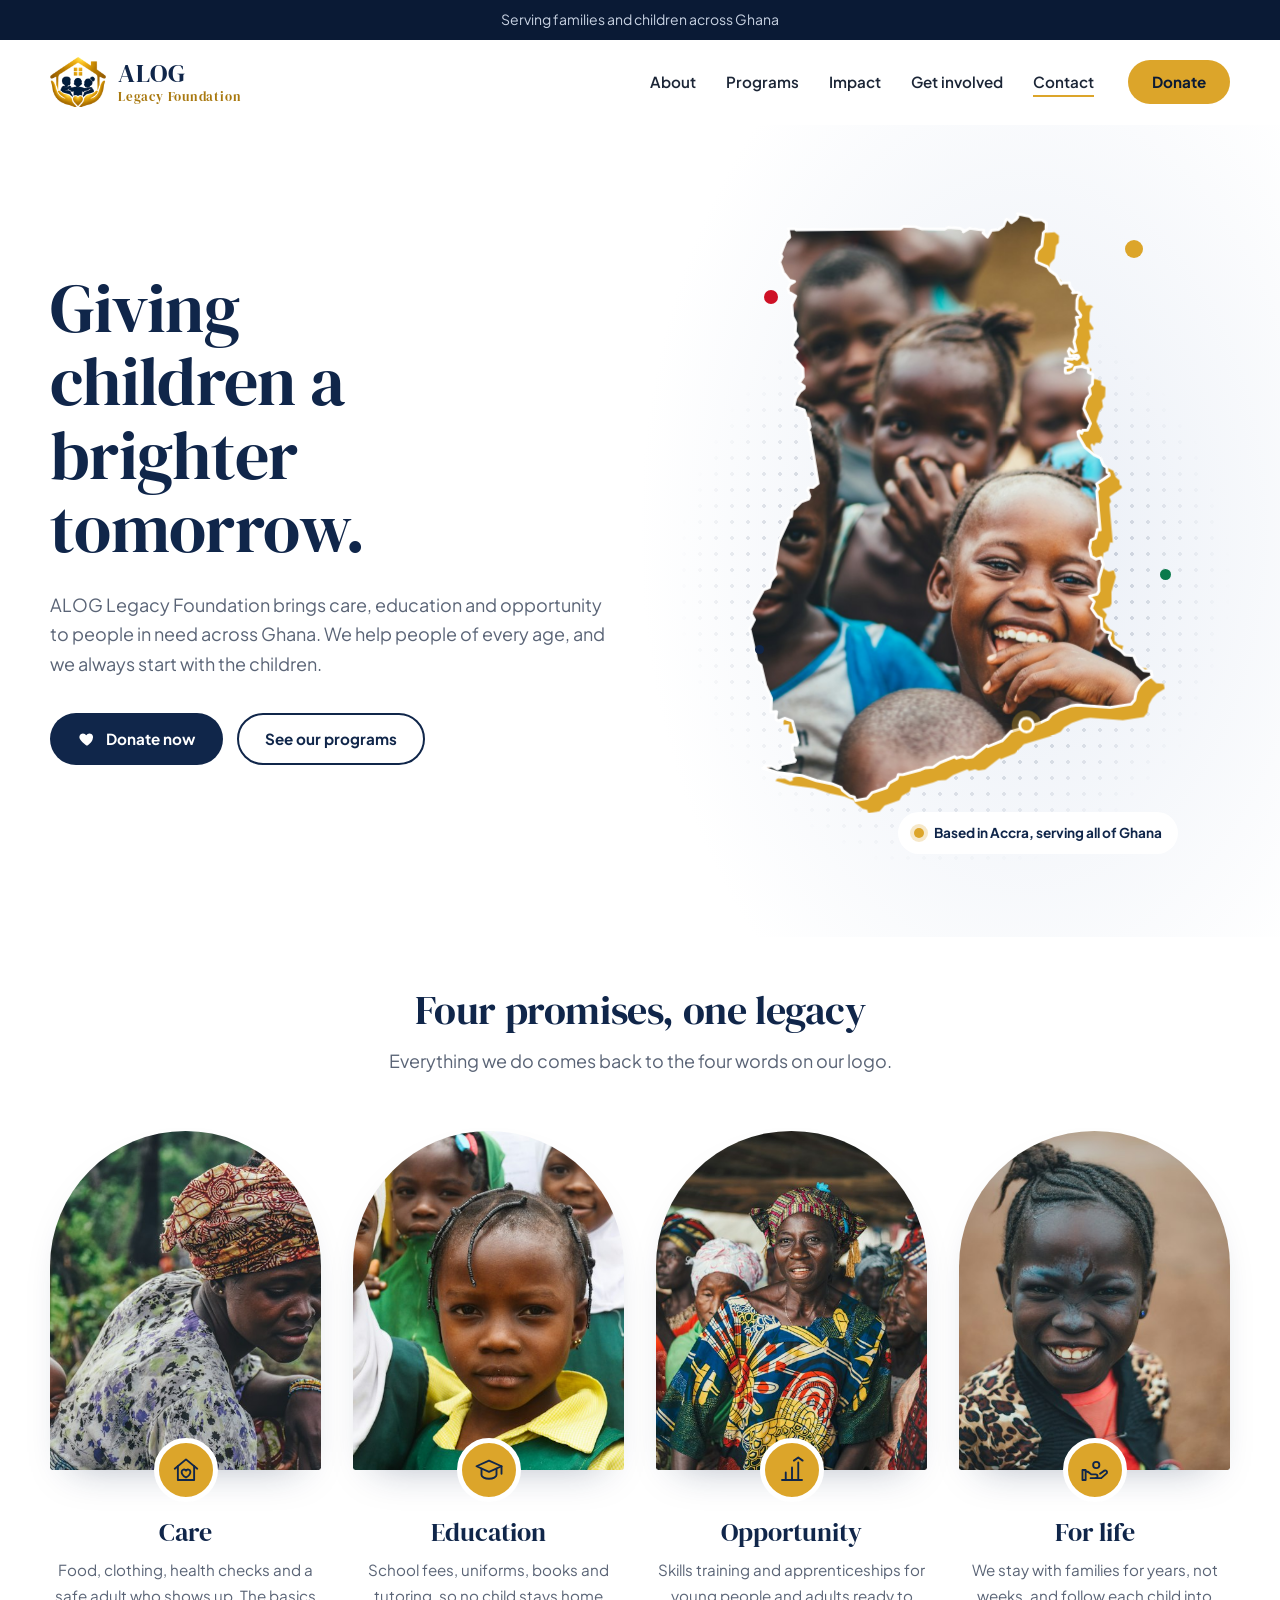
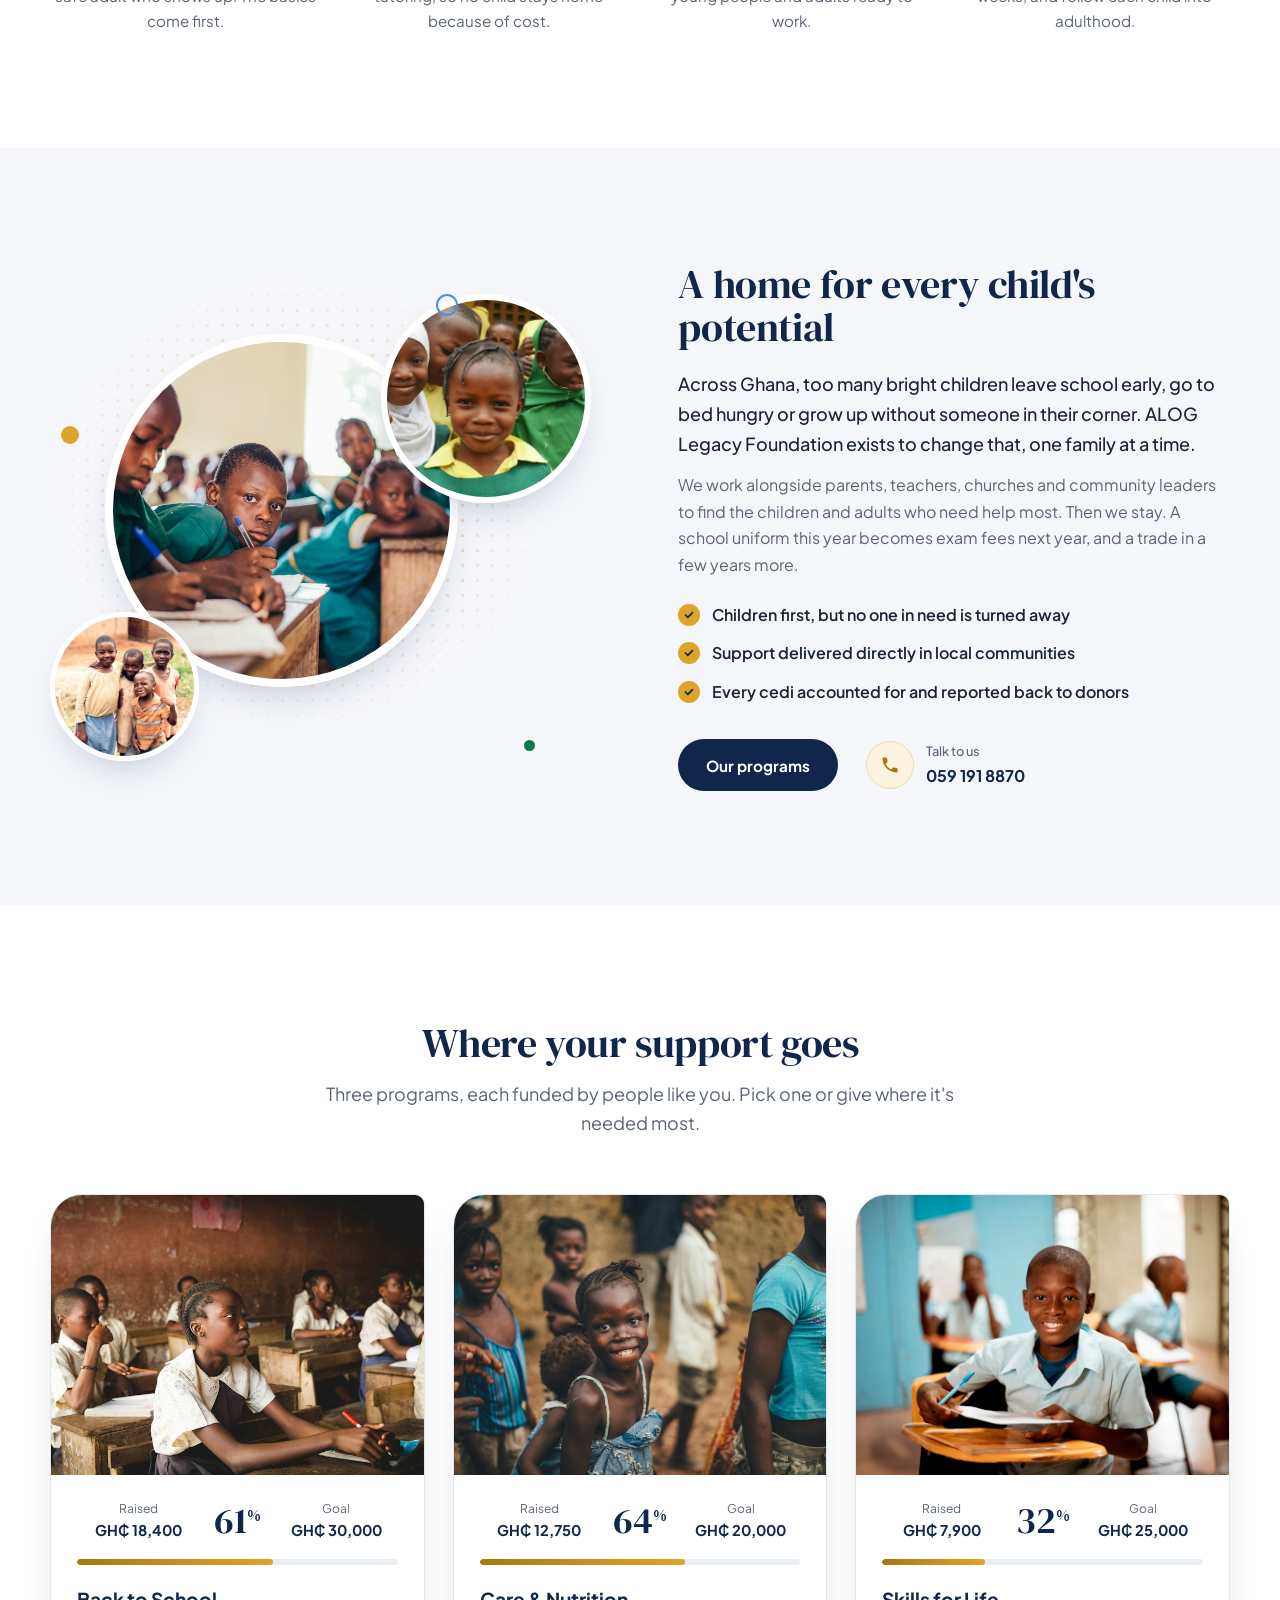
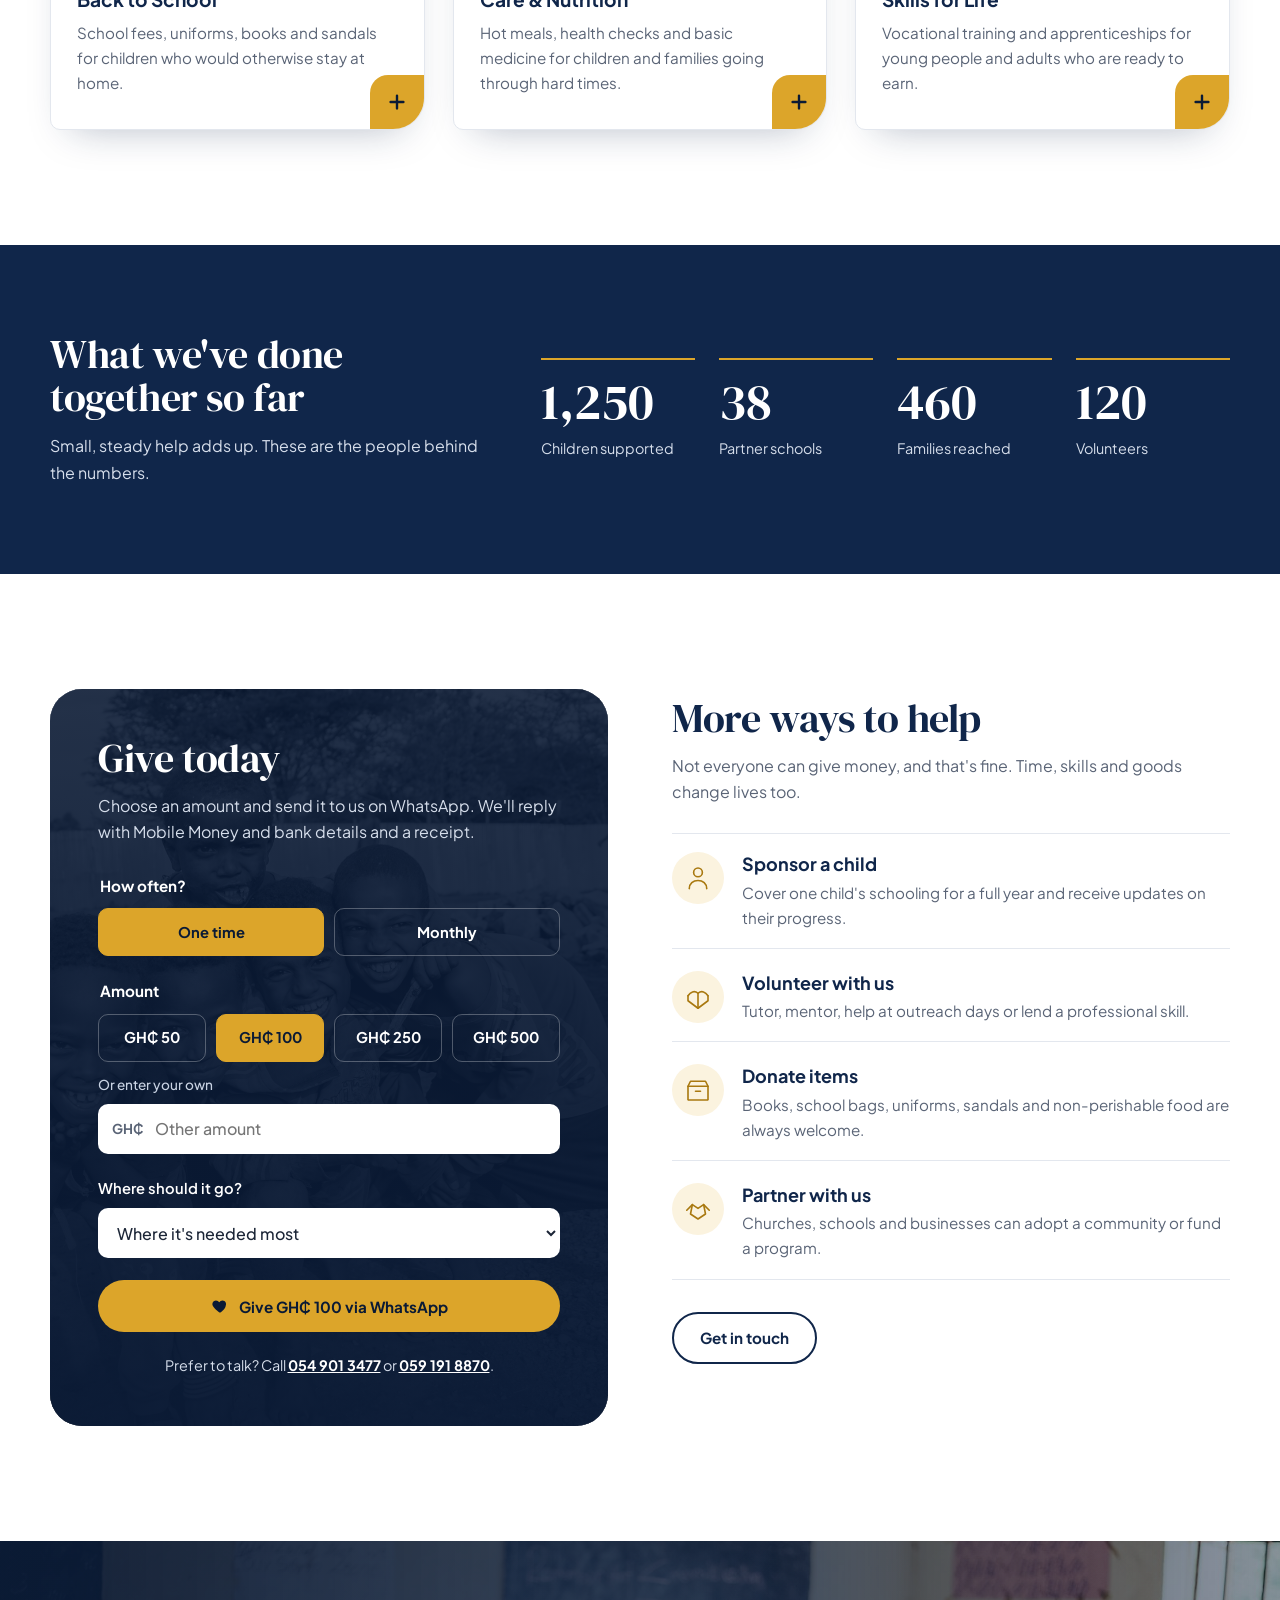
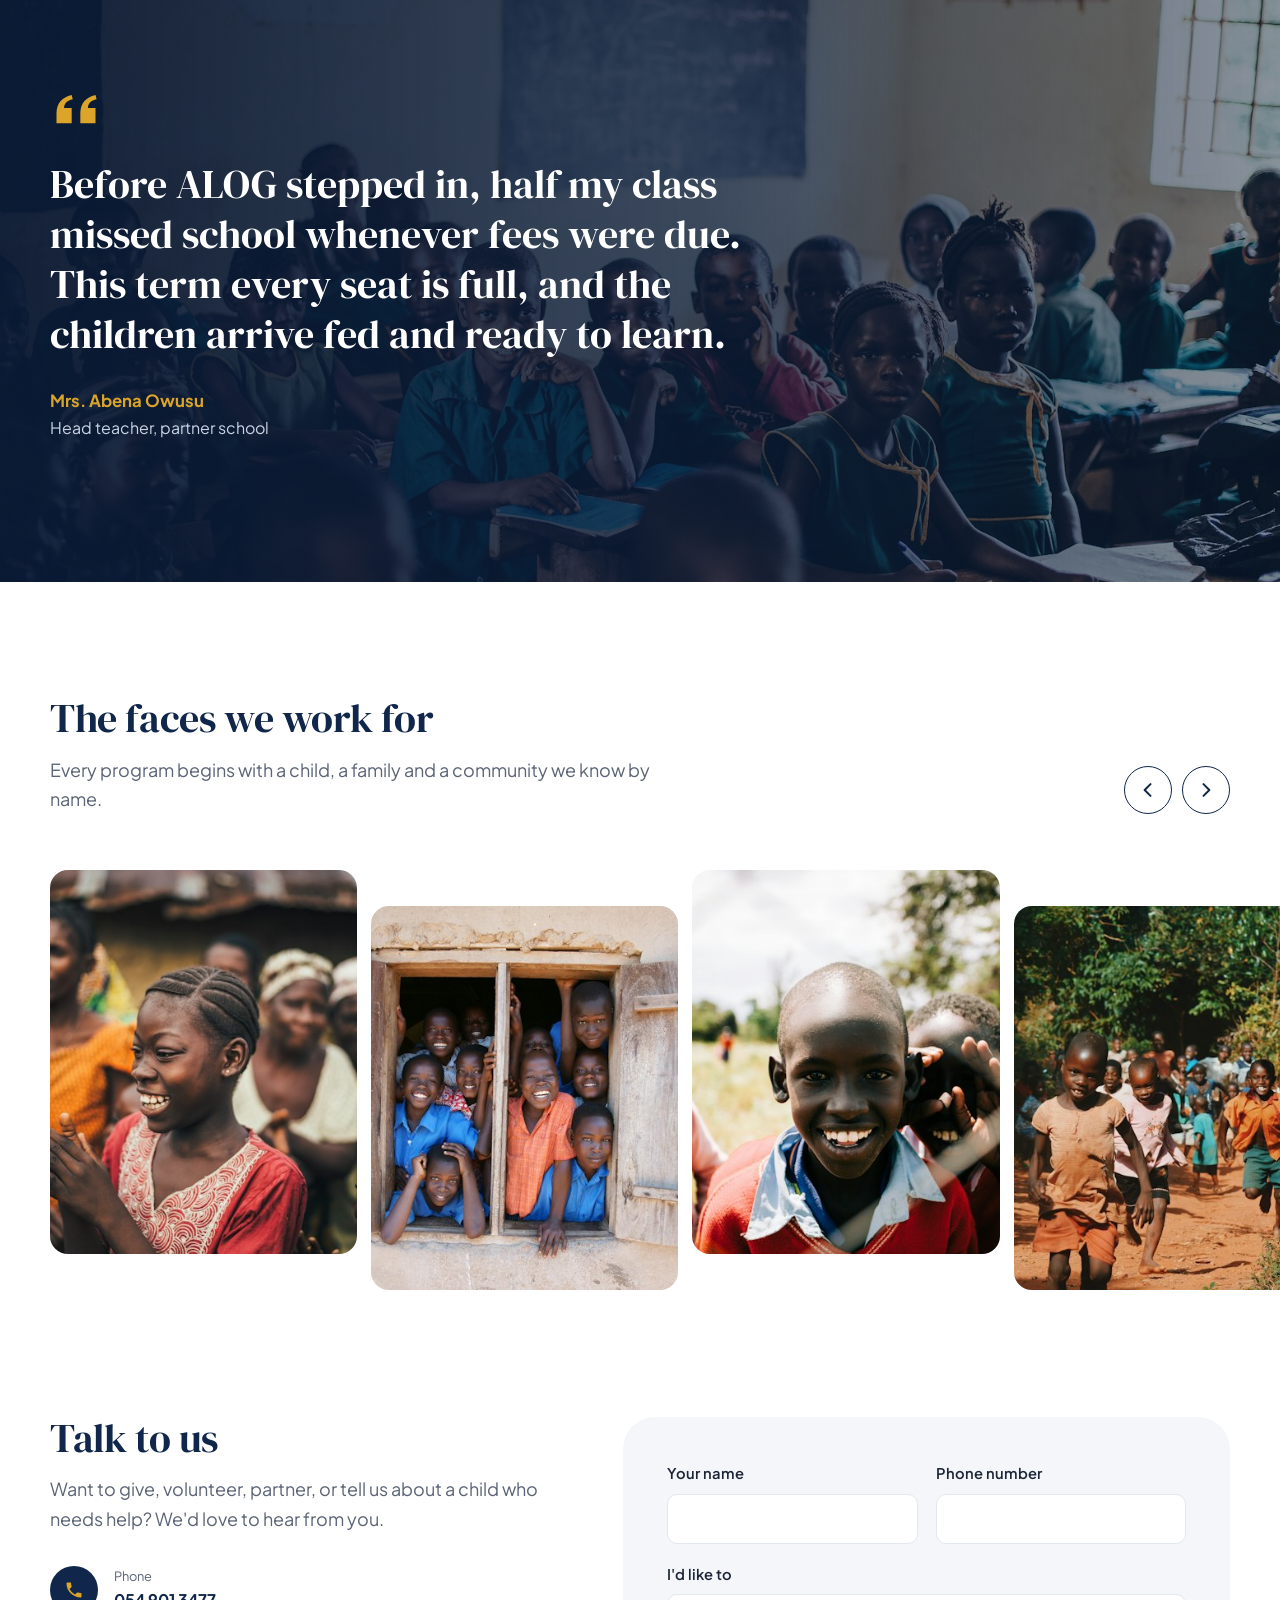
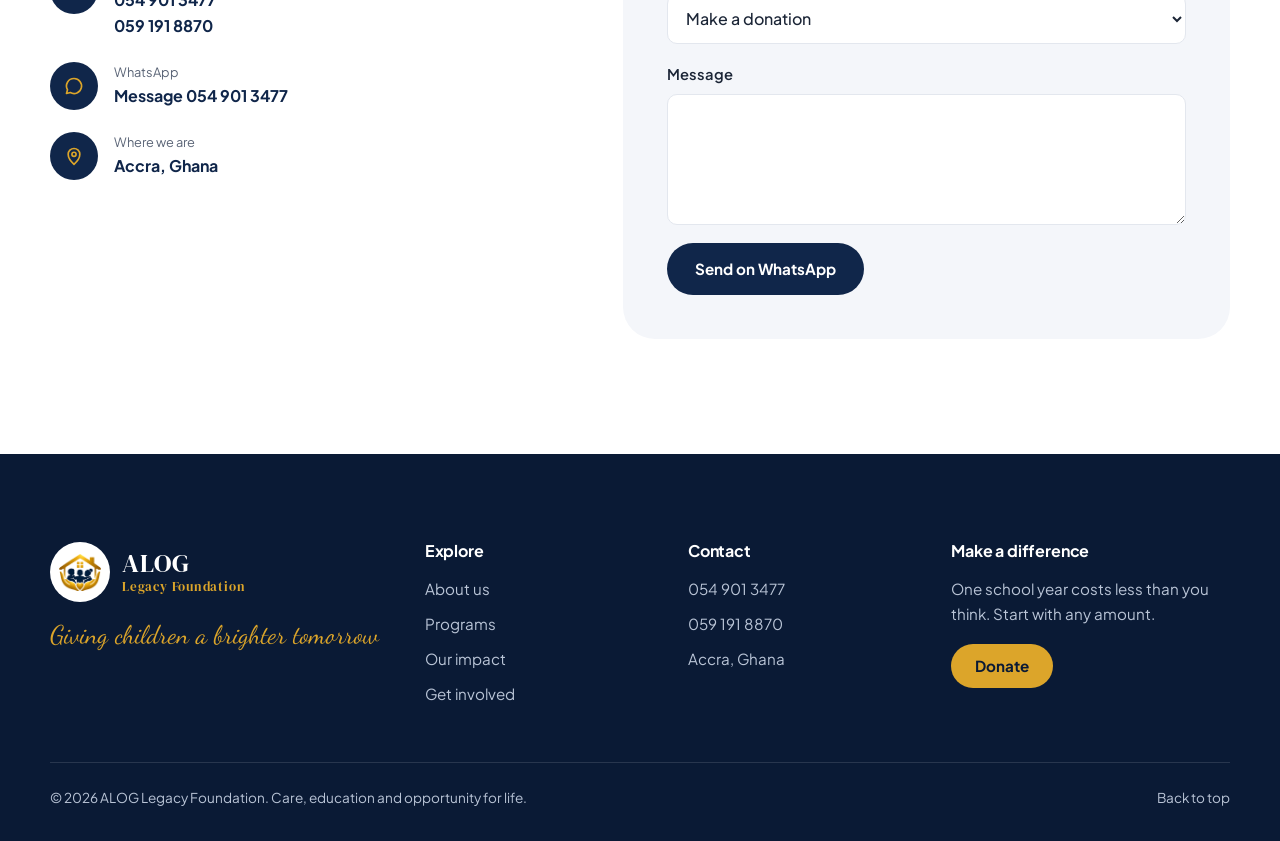
==== option-a/index.html @ af52b477 "Add ALOG Legacy Foundation website options A and B Co-Authored-By: Claude Opus 5.5 <noreply@anthropi" ====
<!doctype html>
<html lang="en">
<head>
  <meta charset="utf-8">
  <meta name="viewport" content="width=device-width, initial-scale=1">
  <title>ALOG Legacy Foundation | Giving children a brighter tomorrow</title>
  <meta name="description" content="ALOG Legacy Foundation provides care, education and opportunity to people in need across Ghana, with a special focus on children.">
  <meta name="theme-color" content="#10264a">
  <meta property="og:title" content="ALOG Legacy Foundation">
  <meta property="og:description" content="Care, education and opportunity for life. Giving children in Ghana a brighter tomorrow.">
  <meta property="og:image" content="assets/img/logo-full.png">
  <link rel="icon" type="image/png" href="assets/img/favicon.png">
  <link rel="apple-touch-icon" href="assets/img/apple-touch-icon.png">
  <link rel="preconnect" href="https://fonts.googleapis.com">
  <link rel="preconnect" href="https://fonts.gstatic.com" crossorigin>
  <link href="https://fonts.googleapis.com/css2?family=DM+Serif+Display&family=Dancing+Script:wght@600&family=Plus+Jakarta+Sans:wght@400;500;600;700&display=swap" rel="stylesheet">
  <link rel="stylesheet" href="assets/css/style.css">
</head>
<body>
  <a class="skip-link" href="#main">Skip to content</a>

  <!-- Top bar -->
  <div class="topbar">
    <div class="container topbar__inner">
      <p class="topbar__item topbar__item--wide">Serving families and children across Ghana</p>
    </div>
  </div>

  <!-- Header -->
  <header class="site-header" id="top">
    <div class="container site-header__inner">
      <a class="brand" href="#top" aria-label="ALOG Legacy Foundation, back to top">
        <img src="assets/img/logo-emblem.png" alt="" width="56" height="49">
        <span class="brand__text">
          <span class="brand__name">ALOG</span>
          <span class="brand__sub">Legacy Foundation</span>
        </span>
      </a>

      <button class="nav-toggle" type="button" aria-expanded="false" aria-controls="site-nav">
        <span class="nav-toggle__bar"></span>
        <span class="visually-hidden">Menu</span>
      </button>

      <nav class="site-nav" id="site-nav" aria-label="Main">
        <ul>
          <li><a href="#about">About</a></li>
          <li><a href="#programs">Programs</a></li>
          <li><a href="#impact">Impact</a></li>
          <li><a href="#get-involved">Get involved</a></li>
          <li><a href="#contact">Contact</a></li>
        </ul>
        <a class="btn btn--gold btn--sm" href="#donate">Donate</a>
      </nav>
    </div>
  </header>

  <main id="main">

    <!-- Hero -->
    <section class="hero" aria-labelledby="hero-title">
      <div class="container hero__inner">
        <div class="hero__copy">
          <h1 class="hero__title" id="hero-title">Giving children a brighter tomorrow.</h1>
          <p class="hero__lead">ALOG Legacy Foundation brings care, education and opportunity to people in need across Ghana. We help people of every age, and we always start with the children.</p>
          <div class="hero__actions">
            <a class="btn btn--navy" href="#donate">
              <svg aria-hidden="true" viewBox="0 0 24 24"><path d="M12 21s-7.5-4.6-9.6-9.3C.9 8.3 3 4.5 6.6 4.5c2 0 3.5 1.1 4.4 2.6.9-1.5 2.4-2.6 4.4-2.6 3.6 0 5.7 3.8 4.2 7.2C19.5 16.4 12 21 12 21Z"/></svg>
              Donate now
            </a>
            <a class="btn btn--ghost" href="#programs">See our programs</a>
          </div>
        </div>

        <div class="hero__visual" aria-hidden="true">
          <div class="hero__dots"></div>
          <svg class="ghana" viewBox="-12 -12 450 640" focusable="false">
            <defs><clipPath id="ghana-clip"><path d="M286.3 2.6 L290.4 6.6 L298.7 6.0 L303.2 9.4 L303.0 16.7 L300.3 19.5 L298.7 32.7 L294.0 38.0 L292.6 45.6 L293.5 49.4 L304.4 54.2 L307.0 58.1 L313.3 62.7 L318.3 71.8 L319.9 70.3 L326.9 70.6 L327.4 74.4 L331.0 79.0 L330.2 80.8 L335.6 80.2 L338.3 82.1 L336.1 83.8 L334.7 88.0 L334.4 97.8 L338.5 103.7 L338.1 105.6 L334.0 105.9 L335.8 114.3 L333.3 117.6 L333.5 123.7 L331.5 130.9 L333.8 140.0 L331.1 141.4 L327.1 137.9 L325.8 140.6 L327.3 145.3 L334.0 144.6 L335.8 145.0 L336.6 146.9 L334.5 148.6 L331.5 147.5 L329.8 148.6 L323.0 148.2 L322.6 152.3 L329.6 154.6 L328.0 156.4 L322.8 157.7 L322.6 161.6 L323.1 162.8 L326.5 162.7 L331.4 160.6 L332.5 157.2 L339.7 156.0 L346.4 158.1 L346.3 162.0 L350.8 164.5 L350.4 174.2 L347.2 177.8 L348.3 184.5 L344.5 189.2 L341.5 199.4 L348.4 214.4 L345.4 221.2 L340.5 221.5 L339.4 224.5 L337.3 221.9 L335.5 223.0 L336.3 227.7 L342.7 238.7 L352.6 246.8 L358.7 249.7 L361.5 256.7 L365.0 259.6 L365.4 264.4 L367.2 265.2 L367.6 267.5 L354.7 276.3 L356.5 281.3 L354.8 283.7 L358.3 323.4 L355.6 322.9 L353.6 331.5 L348.8 334.0 L347.5 341.6 L349.4 350.3 L354.0 353.2 L359.3 351.6 L361.4 358.5 L356.9 373.9 L357.0 385.8 L355.2 389.0 L347.4 391.2 L352.2 396.7 L349.4 403.5 L355.0 411.6 L359.5 414.1 L360.1 423.8 L363.5 427.4 L368.9 428.7 L367.5 434.1 L370.6 440.9 L379.5 446.7 L383.7 451.2 L392.6 451.8 L396.5 461.3 L402.8 467.1 L410.4 467.9 L411.3 472.7 L403.3 477.7 L398.6 482.8 L395.2 489.0 L393.7 497.1 L390.0 501.6 L368.6 504.9 L335.4 502.5 L329.2 503.2 L316.2 507.8 L308.7 512.2 L304.9 516.8 L295.3 521.2 L267.3 529.4 L258.1 539.0 L243.5 544.9 L242.7 543.6 L227.7 555.4 L220.9 556.4 L217.4 555.1 L211.4 556.9 L209.5 555.2 L195.0 561.1 L187.6 566.0 L179.7 566.6 L174.6 568.7 L156.5 573.7 L152.0 573.4 L150.6 577.8 L142.7 582.2 L140.0 586.9 L124.9 592.2 L119.8 598.0 L108.4 600.0 L106.8 596.4 L102.4 595.4 L94.8 589.5 L93.4 586.7 L83.8 583.0 L68.1 579.7 L52.9 574.5 L27.5 571.2 L13.2 566.9 L15.1 564.9 L22.8 564.8 L28.2 567.7 L31.1 566.6 L30.8 564.1 L33.4 563.0 L45.9 560.4 L46.7 558.7 L44.7 556.7 L45.1 553.1 L43.1 548.8 L43.7 543.1 L48.1 543.4 L49.2 540.6 L43.4 518.7 L35.6 516.0 L29.3 518.7 L27.1 517.4 L26.6 515.0 L27.5 509.2 L21.5 509.7 L22.2 495.7 L16.2 482.4 L11.4 461.6 L7.3 457.4 L0.0 424.5 L4.8 415.2 L1.8 409.7 L1.9 406.4 L14.1 384.4 L20.0 382.1 L21.7 375.8 L26.8 368.6 L25.2 363.4 L29.7 334.8 L39.2 314.3 L39.1 312.1 L42.7 309.3 L43.6 300.6 L45.4 301.8 L52.9 294.4 L60.3 291.6 L61.3 288.8 L59.2 282.7 L60.3 279.9 L65.1 279.7 L69.9 275.8 L61.4 223.5 L59.7 221.6 L61.7 218.0 L59.5 209.1 L57.8 208.4 L55.6 200.6 L45.1 196.8 L46.9 188.6 L51.6 181.6 L55.6 178.3 L55.7 176.5 L50.6 172.9 L54.6 167.0 L54.3 157.9 L45.9 148.1 L46.3 143.6 L48.3 141.2 L43.2 134.7 L45.1 129.7 L48.9 125.1 L46.4 120.7 L47.0 111.7 L43.8 105.0 L42.9 92.8 L46.9 84.2 L39.7 80.0 L38.9 76.5 L40.7 72.4 L45.8 69.3 L40.5 68.0 L34.3 59.9 L30.5 49.4 L33.0 43.9 L31.5 41.2 L36.8 27.9 L40.8 24.0 L39.3 15.4 L47.3 15.5 L47.3 16.5 L153.8 15.5 L157.2 12.7 L168.9 13.1 L176.4 15.5 L199.3 15.7 L202.7 13.9 L215.4 14.9 L219.0 17.1 L218.4 18.4 L225.1 14.7 L239.4 16.8 L238.5 19.5 L243.0 23.8 L247.1 16.9 L254.2 16.2 L259.4 12.4 L262.3 5.7 L264.1 5.7 L267.6 9.1 L272.2 5.7 L274.1 3.2 L273.8 0.0 L286.3 2.6 Z"/></clipPath></defs>
            <path class="ghana__shadow" d="M286.3 2.6 L290.4 6.6 L298.7 6.0 L303.2 9.4 L303.0 16.7 L300.3 19.5 L298.7 32.7 L294.0 38.0 L292.6 45.6 L293.5 49.4 L304.4 54.2 L307.0 58.1 L313.3 62.7 L318.3 71.8 L319.9 70.3 L326.9 70.6 L327.4 74.4 L331.0 79.0 L330.2 80.8 L335.6 80.2 L338.3 82.1 L336.1 83.8 L334.7 88.0 L334.4 97.8 L338.5 103.7 L338.1 105.6 L334.0 105.9 L335.8 114.3 L333.3 117.6 L333.5 123.7 L331.5 130.9 L333.8 140.0 L331.1 141.4 L327.1 137.9 L325.8 140.6 L327.3 145.3 L334.0 144.6 L335.8 145.0 L336.6 146.9 L334.5 148.6 L331.5 147.5 L329.8 148.6 L323.0 148.2 L322.6 152.3 L329.6 154.6 L328.0 156.4 L322.8 157.7 L322.6 161.6 L323.1 162.8 L326.5 162.7 L331.4 160.6 L332.5 157.2 L339.7 156.0 L346.4 158.1 L346.3 162.0 L350.8 164.5 L350.4 174.2 L347.2 177.8 L348.3 184.5 L344.5 189.2 L341.5 199.4 L348.4 214.4 L345.4 221.2 L340.5 221.5 L339.4 224.5 L337.3 221.9 L335.5 223.0 L336.3 227.7 L342.7 238.7 L352.6 246.8 L358.7 249.7 L361.5 256.7 L365.0 259.6 L365.4 264.4 L367.2 265.2 L367.6 267.5 L354.7 276.3 L356.5 281.3 L354.8 283.7 L358.3 323.4 L355.6 322.9 L353.6 331.5 L348.8 334.0 L347.5 341.6 L349.4 350.3 L354.0 353.2 L359.3 351.6 L361.4 358.5 L356.9 373.9 L357.0 385.8 L355.2 389.0 L347.4 391.2 L352.2 396.7 L349.4 403.5 L355.0 411.6 L359.5 414.1 L360.1 423.8 L363.5 427.4 L368.9 428.7 L367.5 434.1 L370.6 440.9 L379.5 446.7 L383.7 451.2 L392.6 451.8 L396.5 461.3 L402.8 467.1 L410.4 467.9 L411.3 472.7 L403.3 477.7 L398.6 482.8 L395.2 489.0 L393.7 497.1 L390.0 501.6 L368.6 504.9 L335.4 502.5 L329.2 503.2 L316.2 507.8 L308.7 512.2 L304.9 516.8 L295.3 521.2 L267.3 529.4 L258.1 539.0 L243.5 544.9 L242.7 543.6 L227.7 555.4 L220.9 556.4 L217.4 555.1 L211.4 556.9 L209.5 555.2 L195.0 561.1 L187.6 566.0 L179.7 566.6 L174.6 568.7 L156.5 573.7 L152.0 573.4 L150.6 577.8 L142.7 582.2 L140.0 586.9 L124.9 592.2 L119.8 598.0 L108.4 600.0 L106.8 596.4 L102.4 595.4 L94.8 589.5 L93.4 586.7 L83.8 583.0 L68.1 579.7 L52.9 574.5 L27.5 571.2 L13.2 566.9 L15.1 564.9 L22.8 564.8 L28.2 567.7 L31.1 566.6 L30.8 564.1 L33.4 563.0 L45.9 560.4 L46.7 558.7 L44.7 556.7 L45.1 553.1 L43.1 548.8 L43.7 543.1 L48.1 543.4 L49.2 540.6 L43.4 518.7 L35.6 516.0 L29.3 518.7 L27.1 517.4 L26.6 515.0 L27.5 509.2 L21.5 509.7 L22.2 495.7 L16.2 482.4 L11.4 461.6 L7.3 457.4 L0.0 424.5 L4.8 415.2 L1.8 409.7 L1.9 406.4 L14.1 384.4 L20.0 382.1 L21.7 375.8 L26.8 368.6 L25.2 363.4 L29.7 334.8 L39.2 314.3 L39.1 312.1 L42.7 309.3 L43.6 300.6 L45.4 301.8 L52.9 294.4 L60.3 291.6 L61.3 288.8 L59.2 282.7 L60.3 279.9 L65.1 279.7 L69.9 275.8 L61.4 223.5 L59.7 221.6 L61.7 218.0 L59.5 209.1 L57.8 208.4 L55.6 200.6 L45.1 196.8 L46.9 188.6 L51.6 181.6 L55.6 178.3 L55.7 176.5 L50.6 172.9 L54.6 167.0 L54.3 157.9 L45.9 148.1 L46.3 143.6 L48.3 141.2 L43.2 134.7 L45.1 129.7 L48.9 125.1 L46.4 120.7 L47.0 111.7 L43.8 105.0 L42.9 92.8 L46.9 84.2 L39.7 80.0 L38.9 76.5 L40.7 72.4 L45.8 69.3 L40.5 68.0 L34.3 59.9 L30.5 49.4 L33.0 43.9 L31.5 41.2 L36.8 27.9 L40.8 24.0 L39.3 15.4 L47.3 15.5 L47.3 16.5 L153.8 15.5 L157.2 12.7 L168.9 13.1 L176.4 15.5 L199.3 15.7 L202.7 13.9 L215.4 14.9 L219.0 17.1 L218.4 18.4 L225.1 14.7 L239.4 16.8 L238.5 19.5 L243.0 23.8 L247.1 16.9 L254.2 16.2 L259.4 12.4 L262.3 5.7 L264.1 5.7 L267.6 9.1 L272.2 5.7 L274.1 3.2 L273.8 0.0 L286.3 2.6 Z" transform="translate(13 13)"/>
            <g class="ghana__photo">
              <rect width="412" height="600" class="ghana__fill" clip-path="url(#ghana-clip)"/>
              <image href="assets/img/hero-ghana.jpg" width="412" height="600" preserveAspectRatio="xMidYMid slice" clip-path="url(#ghana-clip)"/>
            </g>
            <path class="ghana__edge" d="M286.3 2.6 L290.4 6.6 L298.7 6.0 L303.2 9.4 L303.0 16.7 L300.3 19.5 L298.7 32.7 L294.0 38.0 L292.6 45.6 L293.5 49.4 L304.4 54.2 L307.0 58.1 L313.3 62.7 L318.3 71.8 L319.9 70.3 L326.9 70.6 L327.4 74.4 L331.0 79.0 L330.2 80.8 L335.6 80.2 L338.3 82.1 L336.1 83.8 L334.7 88.0 L334.4 97.8 L338.5 103.7 L338.1 105.6 L334.0 105.9 L335.8 114.3 L333.3 117.6 L333.5 123.7 L331.5 130.9 L333.8 140.0 L331.1 141.4 L327.1 137.9 L325.8 140.6 L327.3 145.3 L334.0 144.6 L335.8 145.0 L336.6 146.9 L334.5 148.6 L331.5 147.5 L329.8 148.6 L323.0 148.2 L322.6 152.3 L329.6 154.6 L328.0 156.4 L322.8 157.7 L322.6 161.6 L323.1 162.8 L326.5 162.7 L331.4 160.6 L332.5 157.2 L339.7 156.0 L346.4 158.1 L346.3 162.0 L350.8 164.5 L350.4 174.2 L347.2 177.8 L348.3 184.5 L344.5 189.2 L341.5 199.4 L348.4 214.4 L345.4 221.2 L340.5 221.5 L339.4 224.5 L337.3 221.9 L335.5 223.0 L336.3 227.7 L342.7 238.7 L352.6 246.8 L358.7 249.7 L361.5 256.7 L365.0 259.6 L365.4 264.4 L367.2 265.2 L367.6 267.5 L354.7 276.3 L356.5 281.3 L354.8 283.7 L358.3 323.4 L355.6 322.9 L353.6 331.5 L348.8 334.0 L347.5 341.6 L349.4 350.3 L354.0 353.2 L359.3 351.6 L361.4 358.5 L356.9 373.9 L357.0 385.8 L355.2 389.0 L347.4 391.2 L352.2 396.7 L349.4 403.5 L355.0 411.6 L359.5 414.1 L360.1 423.8 L363.5 427.4 L368.9 428.7 L367.5 434.1 L370.6 440.9 L379.5 446.7 L383.7 451.2 L392.6 451.8 L396.5 461.3 L402.8 467.1 L410.4 467.9 L411.3 472.7 L403.3 477.7 L398.6 482.8 L395.2 489.0 L393.7 497.1 L390.0 501.6 L368.6 504.9 L335.4 502.5 L329.2 503.2 L316.2 507.8 L308.7 512.2 L304.9 516.8 L295.3 521.2 L267.3 529.4 L258.1 539.0 L243.5 544.9 L242.7 543.6 L227.7 555.4 L220.9 556.4 L217.4 555.1 L211.4 556.9 L209.5 555.2 L195.0 561.1 L187.6 566.0 L179.7 566.6 L174.6 568.7 L156.5 573.7 L152.0 573.4 L150.6 577.8 L142.7 582.2 L140.0 586.9 L124.9 592.2 L119.8 598.0 L108.4 600.0 L106.8 596.4 L102.4 595.4 L94.8 589.5 L93.4 586.7 L83.8 583.0 L68.1 579.7 L52.9 574.5 L27.5 571.2 L13.2 566.9 L15.1 564.9 L22.8 564.8 L28.2 567.7 L31.1 566.6 L30.8 564.1 L33.4 563.0 L45.9 560.4 L46.7 558.7 L44.7 556.7 L45.1 553.1 L43.1 548.8 L43.7 543.1 L48.1 543.4 L49.2 540.6 L43.4 518.7 L35.6 516.0 L29.3 518.7 L27.1 517.4 L26.6 515.0 L27.5 509.2 L21.5 509.7 L22.2 495.7 L16.2 482.4 L11.4 461.6 L7.3 457.4 L0.0 424.5 L4.8 415.2 L1.8 409.7 L1.9 406.4 L14.1 384.4 L20.0 382.1 L21.7 375.8 L26.8 368.6 L25.2 363.4 L29.7 334.8 L39.2 314.3 L39.1 312.1 L42.7 309.3 L43.6 300.6 L45.4 301.8 L52.9 294.4 L60.3 291.6 L61.3 288.8 L59.2 282.7 L60.3 279.9 L65.1 279.7 L69.9 275.8 L61.4 223.5 L59.7 221.6 L61.7 218.0 L59.5 209.1 L57.8 208.4 L55.6 200.6 L45.1 196.8 L46.9 188.6 L51.6 181.6 L55.6 178.3 L55.7 176.5 L50.6 172.9 L54.6 167.0 L54.3 157.9 L45.9 148.1 L46.3 143.6 L48.3 141.2 L43.2 134.7 L45.1 129.7 L48.9 125.1 L46.4 120.7 L47.0 111.7 L43.8 105.0 L42.9 92.8 L46.9 84.2 L39.7 80.0 L38.9 76.5 L40.7 72.4 L45.8 69.3 L40.5 68.0 L34.3 59.9 L30.5 49.4 L33.0 43.9 L31.5 41.2 L36.8 27.9 L40.8 24.0 L39.3 15.4 L47.3 15.5 L47.3 16.5 L153.8 15.5 L157.2 12.7 L168.9 13.1 L176.4 15.5 L199.3 15.7 L202.7 13.9 L215.4 14.9 L219.0 17.1 L218.4 18.4 L225.1 14.7 L239.4 16.8 L238.5 19.5 L243.0 23.8 L247.1 16.9 L254.2 16.2 L259.4 12.4 L262.3 5.7 L264.1 5.7 L267.6 9.1 L272.2 5.7 L274.1 3.2 L273.8 0.0 L286.3 2.6 Z"/>
            <g class="ghana__pin" transform="translate(283 523)">
              <circle r="15" class="ghana__pin-halo"/>
              <circle r="7" class="ghana__pin-dot"/>
            </g>
          </svg>
          <p class="ghana__label"><span class="ghana__label-dot"></span>Based in Accra, serving all of Ghana</p>
          <span class="dot dot--red" style="--x: 6%; --y: 14%"></span>
          <span class="dot dot--gold" style="--x: 88%; --y: 6%"></span>
          <span class="dot dot--green" style="--x: 96%; --y: 58%"></span>
          <span class="dot dot--navy" style="--x: 4%; --y: 70%"></span>
        </div>
      </div>
    </section>

    <!-- Pillars -->
    <section class="section pillars" aria-labelledby="pillars-title">
      <div class="container">
        <header class="section-head section-head--center">
          <h2 id="pillars-title">Four promises, one legacy</h2>
          <p>Everything we do comes back to the four words on our logo.</p>
        </header>

        <ul class="promises">
          <li class="promise">
            <div class="promise__media"><img src="assets/img/promise-care.jpg" alt="A mother working in the fields with her baby on her back" loading="lazy" width="800" height="533"></div>
            <span class="promise__badge"><svg class="promise__icon" aria-hidden="true" viewBox="0 0 48 48"><path d="M6 22 24 7l18 15"/><path d="M11 18v22h26V18"/><path d="M24 36s-7-4.2-7-9a3.8 3.8 0 0 1 7-2 3.8 3.8 0 0 1 7 2c0 4.8-7 9-7 9Z"/></svg></span>
            <h3>Care</h3>
            <p>Food, clothing, health checks and a safe adult who shows up. The basics come first.</p>
          </li>
          <li class="promise">
            <div class="promise__media"><img src="assets/img/promise-education.jpg" alt="Schoolgirls in green and yellow uniforms smiling at the camera" loading="lazy" width="800" height="533"></div>
            <span class="promise__badge"><svg class="promise__icon" aria-hidden="true" viewBox="0 0 48 48"><path d="M4 18 24 9l20 9-20 9-20-9Z"/><path d="M12 22v10c0 3 5.4 6 12 6s12-3 12-6V22"/><path d="M44 18v12"/></svg></span>
            <h3>Education</h3>
            <p>School fees, uniforms, books and tutoring, so no child stays home because of cost.</p>
          </li>
          <li class="promise">
            <div class="promise__media"><img src="assets/img/promise-opportunity.jpg" alt="A group of women in colourful wax-print dresses talking together" loading="lazy" width="800" height="533"></div>
            <span class="promise__badge"><svg class="promise__icon" aria-hidden="true" viewBox="0 0 48 48"><path d="M8 40h32"/><path d="M14 40V28"/><path d="M24 40V20"/><path d="M34 40V12"/><path d="m27 9 7-5 7 5"/></svg></span>
            <h3>Opportunity</h3>
            <p>Skills training and apprenticeships for young people and adults ready to work.</p>
          </li>
          <li class="promise">
            <div class="promise__media"><img src="assets/img/promise-for-life.jpg" alt="A smiling young girl looking at the camera" loading="lazy" width="800" height="533"></div>
            <span class="promise__badge"><svg class="promise__icon" aria-hidden="true" viewBox="0 0 48 48"><path d="M9 26c4 0 7 3 9 5h7a3 3 0 0 1 0 6H17"/><path d="M4 24h5v16H4z"/><path d="M25 37h9l9-8a3 3 0 0 0-4-4l-7 5"/><path d="M31 16a5 5 0 1 1-10 0 5 5 0 0 1 10 0Z"/></svg></span>
            <h3>For life</h3>
            <p>We stay with families for years, not weeks, and follow each child into adulthood.</p>
          </li>
        </ul>
      </div>
    </section>

    <!-- About -->
    <section class="section about" id="about" aria-labelledby="about-title">
      <div class="container about__inner">
        <div class="about__collage" aria-hidden="true">
          <div class="about__dots"></div>
          <div class="circle circle--lg"><img src="assets/img/about-writing.jpg" alt="" width="900" height="600"></div>
          <div class="circle circle--md"><img src="assets/img/about-girls.jpg" alt="" width="600" height="397"></div>
          <div class="circle circle--sm"><img src="assets/img/about-friends.jpg" alt="" width="500" height="333"></div>
          <span class="dot dot--gold" style="--x: 2%; --y: 30%"></span>
          <span class="dot dot--green" style="--x: 86%; --y: 92%"></span>
          <span class="ring" style="--x: 70%; --y: 4%"></span>
        </div>

        <div class="about__copy">
          <h2 id="about-title">A home for every child's potential</h2>
          <p class="about__lead">Across Ghana, too many bright children leave school early, go to bed hungry or grow up without someone in their corner. ALOG Legacy Foundation exists to change that, one family at a time.</p>
          <p>We work alongside parents, teachers, churches and community leaders to find the children and adults who need help most. Then we stay. A school uniform this year becomes exam fees next year, and a trade in a few years more.</p>
          <ul class="checklist">
            <li>Children first, but no one in need is turned away</li>
            <li>Support delivered directly in local communities</li>
            <li>Every cedi accounted for and reported back to donors</li>
          </ul>
          <div class="about__actions">
            <a class="btn btn--navy" href="#programs">Our programs</a>
            <a class="call-link" href="tel:+233591918870">
              <span class="call-link__icon" aria-hidden="true"><svg viewBox="0 0 24 24"><path d="M6.6 10.8a15.1 15.1 0 0 0 6.6 6.6l2.2-2.2c.3-.3.7-.4 1-.2 1.1.4 2.3.6 3.6.6.6 0 1 .4 1 1V20c0 .6-.4 1-1 1A17 17 0 0 1 3 4c0-.6.4-1 1-1h3.5c.6 0 1 .4 1 1 0 1.3.2 2.5.6 3.6.1.3 0 .7-.2 1l-2.3 2.2Z"/></svg></span>
              <span><small>Talk to us</small>059 191 8870</span>
            </a>
          </div>
        </div>
      </div>
    </section>

    <!-- Programs -->
    <section class="section programs" id="programs" aria-labelledby="programs-title">
      <div class="container">
        <header class="section-head section-head--center">
          <h2 id="programs-title">Where your support goes</h2>
          <p>Three programs, each funded by people like you. Pick one or give where it's needed most.</p>
        </header>

        <!-- PLACEHOLDER figures: replace raised/goal amounts with the foundation's real numbers -->
        <div class="programs__grid">
          <article class="program">
            <div class="program__media"><img src="assets/img/program-education.jpg" alt="Pupils working at wooden desks in a classroom" loading="lazy" width="900" height="506"></div>
            <div class="program__body">
              <dl class="program__stats">
                <div><dt>Raised</dt><dd>GH₵ 18,400</dd></div>
                <div class="program__pct"><dt class="visually-hidden">Funded</dt><dd>61<span>%</span></dd></div>
                <div><dt>Goal</dt><dd>GH₵ 30,000</dd></div>
              </dl>
              <div class="progress" role="progressbar" aria-label="Back to School funding" aria-valuenow="61" aria-valuemin="0" aria-valuemax="100"><span style="--p: 61%"></span></div>
              <h3>Back to School</h3>
              <p>School fees, uniforms, books and sandals for children who would otherwise stay at home.</p>
              <a class="program__give" href="#donate" data-program="Back to School" aria-label="Support Back to School">
                <svg aria-hidden="true" viewBox="0 0 24 24"><path d="M12 5v14M5 12h14"/></svg>
              </a>
            </div>
          </article>

          <article class="program">
            <div class="program__media"><img src="assets/img/program-care.jpg" alt="Smiling children gathered together outdoors" loading="lazy" width="900" height="600"></div>
            <div class="program__body">
              <dl class="program__stats">
                <div><dt>Raised</dt><dd>GH₵ 12,750</dd></div>
                <div class="program__pct"><dt class="visually-hidden">Funded</dt><dd>64<span>%</span></dd></div>
                <div><dt>Goal</dt><dd>GH₵ 20,000</dd></div>
              </dl>
              <div class="progress" role="progressbar" aria-label="Care and Nutrition funding" aria-valuenow="64" aria-valuemin="0" aria-valuemax="100"><span style="--p: 64%"></span></div>
              <h3>Care &amp; Nutrition</h3>
              <p>Hot meals, health checks and basic medicine for children and families going through hard times.</p>
              <a class="program__give" href="#donate" data-program="Care & Nutrition" aria-label="Support Care and Nutrition">
                <svg aria-hidden="true" viewBox="0 0 24 24"><path d="M12 5v14M5 12h14"/></svg>
              </a>
            </div>
          </article>

          <article class="program">
            <div class="program__media"><img src="assets/img/program-opportunity.jpg" alt="A smiling student writing at his desk" loading="lazy" width="900" height="601"></div>
            <div class="program__body">
              <dl class="program__stats">
                <div><dt>Raised</dt><dd>GH₵ 7,900</dd></div>
                <div class="program__pct"><dt class="visually-hidden">Funded</dt><dd>32<span>%</span></dd></div>
                <div><dt>Goal</dt><dd>GH₵ 25,000</dd></div>
              </dl>
              <div class="progress" role="progressbar" aria-label="Skills for Life funding" aria-valuenow="32" aria-valuemin="0" aria-valuemax="100"><span style="--p: 32%"></span></div>
              <h3>Skills for Life</h3>
              <p>Vocational training and apprenticeships for young people and adults who are ready to earn.</p>
              <a class="program__give" href="#donate" data-program="Skills for Life" aria-label="Support Skills for Life">
                <svg aria-hidden="true" viewBox="0 0 24 24"><path d="M12 5v14M5 12h14"/></svg>
              </a>
            </div>
          </article>
        </div>
      </div>
    </section>

    <!-- Impact -->
    <!-- PLACEHOLDER numbers: replace with the foundation's real figures -->
    <section class="impact" id="impact" aria-labelledby="impact-title">
      <div class="container impact__inner">
        <div class="impact__intro">
          <h2 id="impact-title">What we've done together so far</h2>
          <p>Small, steady help adds up. These are the people behind the numbers.</p>
        </div>
        <dl class="impact__stats">
          <div><dt>Children supported</dt><dd>1,250</dd></div>
          <div><dt>Partner schools</dt><dd>38</dd></div>
          <div><dt>Families reached</dt><dd>460</dd></div>
          <div><dt>Volunteers</dt><dd>120</dd></div>
        </dl>
      </div>
    </section>

    <!-- Donate + Get involved -->
    <section class="section involve" id="get-involved" aria-labelledby="involve-title">
      <div class="container involve__inner">
        <div class="donate" id="donate">
          <h2 id="involve-title">Give today</h2>
          <p class="donate__lead">Choose an amount and send it to us on WhatsApp. We'll reply with Mobile Money and bank details and a receipt.</p>
          <!-- TODO: add MoMo and bank details here once confirmed by the foundation -->

          <form class="donate-form" id="donate-form" novalidate>
            <fieldset>
              <legend>How often?</legend>
              <div class="toggle">
                <label><input type="radio" name="frequency" value="one-time" checked><span>One time</span></label>
                <label><input type="radio" name="frequency" value="monthly"><span>Monthly</span></label>
              </div>
            </fieldset>

            <fieldset>
              <legend>Amount</legend>
              <div class="amounts">
                <label><input type="radio" name="amount" value="50"><span>GH₵ 50</span></label>
                <label><input type="radio" name="amount" value="100" checked><span>GH₵ 100</span></label>
                <label><input type="radio" name="amount" value="250"><span>GH₵ 250</span></label>
                <label><input type="radio" name="amount" value="500"><span>GH₵ 500</span></label>
              </div>
              <label class="field field--inline">
                <span>Or enter your own</span>
                <span class="field__money"><span aria-hidden="true">GH₵</span><input type="number" name="custom" min="1" inputmode="numeric" placeholder="Other amount"></span>
              </label>
            </fieldset>

            <label class="field">
              <span>Where should it go?</span>
              <select name="program" id="donate-program">
                <option>Where it's needed most</option>
                <option>Back to School</option>
                <option>Care &amp; Nutrition</option>
                <option>Skills for Life</option>
              </select>
            </label>

            <button class="btn btn--gold btn--block" type="submit">
              <svg aria-hidden="true" viewBox="0 0 24 24"><path d="M12 21s-7.5-4.6-9.6-9.3C.9 8.3 3 4.5 6.6 4.5c2 0 3.5 1.1 4.4 2.6.9-1.5 2.4-2.6 4.4-2.6 3.6 0 5.7 3.8 4.2 7.2C19.5 16.4 12 21 12 21Z"/></svg>
              <span id="donate-label">Give GH₵ 100 via WhatsApp</span>
            </button>
            <p class="form-note" id="donate-error" role="alert" hidden></p>
            <p class="donate__alt">Prefer to talk? Call <a href="tel:+233549013477">054 901 3477</a> or <a href="tel:+233591918870">059 191 8870</a>.</p>
          </form>
        </div>

        <div class="ways">
          <h2>More ways to help</h2>
          <p class="ways__lead">Not everyone can give money, and that's fine. Time, skills and goods change lives too.</p>
          <ul class="ways__list">
            <li>
              <svg aria-hidden="true" viewBox="0 0 48 48"><circle cx="24" cy="15" r="7"/><path d="M10 41c0-8 6.3-13 14-13s14 5 14 13"/></svg>
              <div><h3>Sponsor a child</h3><p>Cover one child's schooling for a full year and receive updates on their progress.</p></div>
            </li>
            <li>
              <svg aria-hidden="true" viewBox="0 0 48 48"><path d="M8 22c4-6 10-9 16-4 6-5 12-2 16 4"/><path d="M8 22v8l16 12 16-12v-8"/><path d="M24 18v24"/></svg>
              <div><h3>Volunteer with us</h3><p>Tutor, mentor, help at outreach days or lend a professional skill.</p></div>
            </li>
            <li>
              <svg aria-hidden="true" viewBox="0 0 48 48"><path d="M8 18h32v22H8z"/><path d="M8 18l4-8h24l4 8"/><path d="M20 26h8"/></svg>
              <div><h3>Donate items</h3><p>Books, school bags, uniforms, sandals and non-perishable food are always welcome.</p></div>
            </li>
            <li>
              <svg aria-hidden="true" viewBox="0 0 48 48"><path d="M6 26l9-9 9 6 9-6 9 9"/><path d="M15 17l-3 15 12 8 12-8-3-15"/></svg>
              <div><h3>Partner with us</h3><p>Churches, schools and businesses can adopt a community or fund a program.</p></div>
            </li>
          </ul>
          <a class="btn btn--ghost" href="#contact">Get in touch</a>
        </div>
      </div>
    </section>

    <!-- Quote -->
    <!-- PLACEHOLDER testimonial: replace with a real quote and name -->
    <section class="quote" aria-label="What our partners say">
      <div class="container quote__inner">
        <figure>
          <svg class="quote__mark" aria-hidden="true" viewBox="0 0 48 48"><path d="M20 12C11 14 6 20 6 29v9h14V24h-7c0-4 3-7 8-8l-1-4Zm22 0c-9 2-14 8-14 17v9h14V24h-7c0-4 3-7 8-8l-1-4Z"/></svg>
          <blockquote>
            <p>Before ALOG stepped in, half my class missed school whenever fees were due. This term every seat is full, and the children arrive fed and ready to learn.</p>
          </blockquote>
          <figcaption><strong>Mrs. Abena Owusu</strong> Head teacher, partner school</figcaption>
        </figure>
      </div>
    </section>

    <!-- Gallery -->
    <section class="section gallery" aria-labelledby="gallery-title">
      <div class="container gallery__head">
        <header class="section-head">
          <h2 id="gallery-title">The faces we work for</h2>
          <p>Every program begins with a child, a family and a community we know by name.</p>
        </header>
        <div class="gallery__nav">
          <button type="button" data-dir="-1" aria-label="Previous photos"><svg aria-hidden="true" viewBox="0 0 24 24"><path d="m15 5-7 7 7 7"/></svg></button>
          <button type="button" data-dir="1" aria-label="Next photos"><svg aria-hidden="true" viewBox="0 0 24 24"><path d="m9 5 7 7-7 7"/></svg></button>
        </div>
      </div>
      <div class="gallery__track" id="gallery-track" tabindex="0" aria-label="Photo gallery, scroll sideways">
        <img src="assets/img/gallery-I.jpg" alt="A smiling girl among women and children in her village" loading="lazy" width="700" height="466">
        <img src="assets/img/gallery-C.jpg" alt="Children leaning out of a classroom window" loading="lazy" width="700" height="466">
        <img src="assets/img/gallery-R.jpg" alt="Three schoolboys in red uniforms laughing" loading="lazy" width="700" height="466">
        <img src="assets/img/gallery-F.jpg" alt="Children running along a dirt path" loading="lazy" width="700" height="466">
        <img src="assets/img/gallery-X.jpg" alt="A boy giving a thumbs up on a staircase" loading="lazy" width="700" height="467">
        <img src="assets/img/gallery-P.jpg" alt="A crowd of happy children" loading="lazy" width="700" height="467">
        <img src="assets/img/gallery-S.jpg" alt="A boy in an orange shirt grinning" loading="lazy" width="700" height="466">
        <img src="assets/img/gallery-M.jpg" alt="A boy smiling with friends behind him" loading="lazy" width="700" height="466">
      </div>
    </section>

    <!-- Contact -->
    <section class="section contact" id="contact" aria-labelledby="contact-title">
      <div class="container contact__inner">
        <div class="contact__info">
          <h2 id="contact-title">Talk to us</h2>
          <p>Want to give, volunteer, partner, or tell us about a child who needs help? We'd love to hear from you.</p>
          <ul class="contact__list">
            <li>
              <span class="contact__icon" aria-hidden="true"><svg viewBox="0 0 24 24"><path d="M6.6 10.8a15.1 15.1 0 0 0 6.6 6.6l2.2-2.2c.3-.3.7-.4 1-.2 1.1.4 2.3.6 3.6.6.6 0 1 .4 1 1V20c0 .6-.4 1-1 1A17 17 0 0 1 3 4c0-.6.4-1 1-1h3.5c.6 0 1 .4 1 1 0 1.3.2 2.5.6 3.6.1.3 0 .7-.2 1l-2.3 2.2Z"/></svg></span>
              <div><small>Phone</small><a href="tel:+233549013477">054 901 3477</a><a href="tel:+233591918870">059 191 8870</a></div>
            </li>
            <li>
              <span class="contact__icon" aria-hidden="true"><svg viewBox="0 0 24 24"><path d="M12 3a9 9 0 0 0-7.8 13.5L3 21l4.6-1.2A9 9 0 1 0 12 3Z"/></svg></span>
              <div><small>WhatsApp</small><a href="https://wa.me/233549013477" target="_blank" rel="noopener">Message 054 901 3477</a></div>
            </li>
            <li>
              <!-- PLACEHOLDER: replace with the foundation's office address -->
              <span class="contact__icon" aria-hidden="true"><svg viewBox="0 0 24 24"><path d="M12 22s7-6.2 7-12a7 7 0 0 0-14 0c0 5.8 7 12 7 12Z"/><circle cx="12" cy="10" r="2.5"/></svg></span>
              <div><small>Where we are</small><span>Accra, Ghana</span></div>
            </li>
          </ul>
        </div>

        <form class="contact-form" id="contact-form" novalidate>
          <div class="field-row">
            <label class="field"><span>Your name</span><input type="text" name="name" autocomplete="name" required></label>
            <label class="field"><span>Phone number</span><input type="tel" name="phone" autocomplete="tel" inputmode="tel"></label>
          </div>
          <label class="field">
            <span>I'd like to</span>
            <select name="reason">
              <option>Make a donation</option>
              <option>Sponsor a child</option>
              <option>Volunteer</option>
              <option>Partner with the foundation</option>
              <option>Tell you about someone in need</option>
              <option>Something else</option>
            </select>
          </label>
          <label class="field"><span>Message</span><textarea name="message" rows="5" required></textarea></label>
          <button class="btn btn--navy" type="submit">Send on WhatsApp</button>
          <p class="form-note" id="contact-error" role="alert" hidden></p>
        </form>
      </div>
    </section>
  </main>

  <!-- Footer -->
  <footer class="site-footer">
    <div class="container site-footer__inner">
      <div class="site-footer__brand">
        <a class="footer-brand" href="#top" aria-label="ALOG Legacy Foundation, back to top">
          <span class="footer-brand__mark"><img src="assets/img/logo-emblem.png" alt="" width="44" height="39" loading="lazy"></span>
          <span class="brand__text"><span class="brand__name">ALOG</span><span class="brand__sub">Legacy Foundation</span></span>
        </a>
        <p class="site-footer__script">Giving children a brighter tomorrow</p>
      </div>
      <nav aria-label="Footer">
        <h2>Explore</h2>
        <ul>
          <li><a href="#about">About us</a></li>
          <li><a href="#programs">Programs</a></li>
          <li><a href="#impact">Our impact</a></li>
          <li><a href="#get-involved">Get involved</a></li>
        </ul>
      </nav>
      <div>
        <h2>Contact</h2>
        <ul>
          <li><a href="tel:+233549013477">054 901 3477</a></li>
          <li><a href="tel:+233591918870">059 191 8870</a></li>
          <li>Accra, Ghana</li>
        </ul>
      </div>
      <div>
        <h2>Make a difference</h2>
        <p>One school year costs less than you think. Start with any amount.</p>
        <a class="btn btn--gold btn--sm" href="#donate">Donate</a>
      </div>
    </div>
    <div class="container site-footer__base">
      <p>&copy; <span id="year">2026</span> ALOG Legacy Foundation. Care, education and opportunity for life.</p>
      <a href="#top">Back to top</a>
    </div>
  </footer>

  <script src="assets/js/main.js" defer></script>
</body>
</html>
---- option-a/assets/css/style.css ----
/* ==========================================================
   ALOG Legacy Foundation
   Navy + gold from the logo, with Ghana flag accents.
   ========================================================== */

:root {
  --navy: #10264a;
  --navy-deep: #0a1a35;
  --navy-soft: #e9eef6;
  --gold: #dca52a;
  --gold-deep: #a97910;
  --gold-soft: #fbf3df;
  --ink: #1b2536;
  --muted: #5a6476;
  --line: #e3e7ee;
  --paper: #ffffff;
  --mist: #f4f6fa;
  --gh-red: #ce1126;
  --gh-green: #0b7a4b;

  --font-display: "DM Serif Display", Georgia, "Times New Roman", serif;
  --font-body: "Plus Jakarta Sans", system-ui, -apple-system, "Segoe UI", sans-serif;
  --font-script: "Dancing Script", "Brush Script MT", cursive;

  --step--1: 0.875rem;
  --step-0: 1rem;
  --step-1: 1.125rem;
  --step-2: 1.5rem;
  --step-3: clamp(1.75rem, 1.3rem + 1.6vw, 2.5rem);
  --step-4: clamp(2.5rem, 1.6rem + 3.6vw, 4.25rem);

  --radius-sm: 10px;
  --radius: 18px;
  --radius-lg: 32px;
  --shadow: 0 18px 40px -22px rgba(16, 38, 74, 0.35);
  --container: 1180px;
  --header-h: 84px;
}

*, *::before, *::after { box-sizing: border-box; }

html { scroll-behavior: smooth; scroll-padding-top: calc(var(--header-h) + 12px); }

body {
  margin: 0;
  background: var(--paper);
  color: var(--ink);
  font-family: var(--font-body);
  font-size: var(--step-0);
  line-height: 1.65;
  -webkit-font-smoothing: antialiased;
  overflow-x: hidden;
}

img { display: block; max-width: 100%; height: auto; }
a { color: inherit; }
a[href^="tel:"] { white-space: nowrap; }
ul { margin: 0; padding: 0; list-style: none; }
h1, h2, h3 { margin: 0; color: var(--navy); font-weight: 400; }
h1, h2 { font-family: var(--font-display); letter-spacing: -0.01em; line-height: 1.08; }
h2 { font-size: var(--step-3); }
h3 { font-family: var(--font-body); font-size: var(--step-1); font-weight: 700; line-height: 1.3; }
p { margin: 0; }

:focus-visible { outline: 3px solid var(--gold); outline-offset: 3px; border-radius: 4px; }

.container { width: min(100% - 32px, var(--container)); margin-inline: auto; }

.visually-hidden {
  position: absolute !important; width: 1px; height: 1px; padding: 0; margin: -1px;
  overflow: hidden; clip: rect(0 0 0 0); white-space: nowrap; border: 0;
}

.skip-link {
  position: absolute; left: 16px; top: -60px; z-index: 100;
  background: var(--navy); color: #fff; padding: 10px 16px; border-radius: var(--radius-sm);
}
.skip-link:focus { top: 12px; }

/* ---------- Buttons ---------- */
.btn {
  display: inline-flex; align-items: center; justify-content: center; gap: 10px;
  min-height: 52px; padding: 0 26px;
  border: 2px solid transparent; border-radius: 999px;
  font: 700 0.95rem/1 var(--font-body);
  text-decoration: none; cursor: pointer;
  transition: background-color .2s, color .2s, border-color .2s, transform .2s;
}
.btn svg { width: 18px; height: 18px; fill: currentColor; }
.btn:active { transform: translateY(1px); }
.btn--sm { min-height: 44px; padding: 0 22px; }
.btn--block { width: 100%; }
.btn--gold { background: var(--gold); color: var(--navy-deep); }
.btn--gold:hover { background: #e8b53c; }
.btn--navy { background: var(--navy); color: #fff; }
.btn--navy:hover { background: var(--navy-deep); }
.btn--ghost { border-color: var(--navy); color: var(--navy); background: transparent; }
.btn--ghost:hover { background: var(--navy); color: #fff; }

/* ---------- Decorative dots (Ghana flag colours) ---------- */
.dot {
  position: absolute; left: var(--x); top: var(--y);
  width: 14px; height: 14px; border-radius: 50%;
}
.dot--red { background: var(--gh-red); }
.dot--gold { background: var(--gold); width: 18px; height: 18px; }
.dot--green { background: var(--gh-green); width: 11px; height: 11px; }
.dot--navy { background: var(--navy); width: 9px; height: 9px; }
.ring {
  position: absolute; left: var(--x); top: var(--y);
  width: 22px; height: 22px; border-radius: 50%; border: 2px solid #4f8fd8;
}

/* ---------- Top bar & header ---------- */
.topbar { background: var(--navy-deep); color: #c9d3e3; font-size: var(--step--1); }
.topbar__inner { display: flex; justify-content: center; align-items: center; min-height: 40px; gap: 16px; }
.topbar__item { display: flex; align-items: center; gap: 10px; }
.topbar a { color: #fff; text-decoration: none; font-weight: 600; }
.topbar a:hover { color: var(--gold); }

.site-header {
  position: sticky; top: 0; z-index: 50;
  background: rgba(255,255,255,.94);
  backdrop-filter: saturate(1.4) blur(10px);
  -webkit-backdrop-filter: saturate(1.4) blur(10px);
  border-bottom: 1px solid transparent;
  transition: border-color .25s, box-shadow .25s;
}
.site-header.is-scrolled { border-color: var(--line); box-shadow: 0 10px 30px -24px rgba(16,38,74,.5); }
.site-header__inner { display: flex; align-items: center; justify-content: space-between; height: var(--header-h); gap: 24px; }

.brand { display: flex; align-items: center; gap: 12px; text-decoration: none; }
.brand img { width: 56px; height: auto; }
.brand__text { display: flex; flex-direction: column; line-height: 1; }
.brand__name { font-family: var(--font-display); font-size: 1.6rem; color: var(--navy); letter-spacing: .02em; }
.brand__sub { font-family: var(--font-display); font-size: .82rem; color: var(--gold-deep); letter-spacing: .06em; margin-top: 3px; }

.site-nav { display: flex; align-items: center; gap: 34px; }
.site-nav ul { display: flex; gap: 30px; }
.site-nav ul a {
  position: relative; text-decoration: none; font-weight: 600; font-size: .95rem; color: var(--ink);
  padding: 6px 0;
}
.site-nav ul a::after {
  content: ""; position: absolute; left: 0; right: 0; bottom: 0; height: 2px;
  background: var(--gold); transform: scaleX(0); transform-origin: left; transition: transform .25s;
}
.site-nav ul a:hover::after, .site-nav ul a.is-active::after { transform: scaleX(1); }

.nav-toggle {
  display: none; width: 46px; height: 46px; border: 0; border-radius: 50%;
  background: var(--navy-soft); cursor: pointer; position: relative;
}
.nav-toggle__bar, .nav-toggle__bar::before, .nav-toggle__bar::after {
  position: absolute; left: 50%; width: 20px; height: 2px; background: var(--navy);
  border-radius: 2px; transition: transform .25s, background-color .25s;
}
.nav-toggle__bar { top: 50%; transform: translate(-50%, -50%); }
.nav-toggle__bar::before, .nav-toggle__bar::after { content: ""; left: 0; }
.nav-toggle__bar::before { transform: translateY(-6px); }
.nav-toggle__bar::after { transform: translateY(6px); }
.nav-toggle[aria-expanded="true"] .nav-toggle__bar { background: transparent; }
.nav-toggle[aria-expanded="true"] .nav-toggle__bar::before { transform: rotate(45deg); }
.nav-toggle[aria-expanded="true"] .nav-toggle__bar::after { transform: rotate(-45deg); }

/* ---------- Hero ---------- */
.hero { position: relative; padding: clamp(40px, 6vw, 80px) 0 clamp(64px, 8vw, 110px); overflow: hidden; }
.hero::before {
  /* soft navy wash behind the visual */
  content: ""; position: absolute; right: -10%; top: -20%; width: 60%; height: 140%;
  background: radial-gradient(closest-side, var(--navy-soft), transparent);
  pointer-events: none;
}
.hero__inner {
  position: relative; display: grid; grid-template-columns: 1.05fr 1fr; align-items: center;
  gap: clamp(32px, 5vw, 72px);
}
.hero__title { font-size: var(--step-4); max-width: 11ch; }
.hero__lead { margin-top: 24px; font-size: var(--step-1); color: var(--muted); max-width: 46ch; }
.hero__actions { display: flex; flex-wrap: wrap; gap: 14px; margin-top: 34px; }

.hero__visual {
  position: relative; width: min(100%, 440px); aspect-ratio: 450 / 640; justify-self: center;
}
.hero__dots {
  position: absolute; inset: 14% -12% -6% -14%;
  background-image: radial-gradient(rgba(16,38,74,.18) 1.6px, transparent 1.8px);
  background-size: 16px 16px;
  -webkit-mask-image: radial-gradient(closest-side, #000 55%, transparent);
  mask-image: radial-gradient(closest-side, #000 55%, transparent);
}

/* Ghana-shaped photo: the country itself frames the children we serve */
.ghana { position: relative; width: 100%; height: 100%; overflow: visible; }
.ghana__shadow { fill: var(--gold); }
.ghana__fill { fill: var(--navy); }
.ghana__edge { fill: none; stroke: #fff; stroke-width: 3; stroke-linejoin: round; }
.ghana__pin-halo { fill: rgba(220,165,42,.35); }
.ghana__pin-dot { fill: var(--gold); stroke: #fff; stroke-width: 3; }
.ghana__label {
  position: absolute; right: 0; bottom: -3%;
  display: flex; align-items: center; gap: 10px;
  padding: 10px 16px; border-radius: 999px; background: #fff; box-shadow: var(--shadow);
  font-size: .85rem; font-weight: 700; color: var(--navy); white-space: nowrap;
}
.ghana__label-dot { width: 10px; height: 10px; border-radius: 50%; background: var(--gold); box-shadow: 0 0 0 4px rgba(220,165,42,.25); }

/* Page-load moment: the map rises in, gold shadow settles behind it */
@media (prefers-reduced-motion: no-preference) {
  .ghana__photo, .ghana__edge { animation: rise .9s cubic-bezier(.2,.7,.2,1) both; }
  .ghana__shadow { animation: settle 1s .25s cubic-bezier(.2,.7,.2,1) both; }
  .ghana__pin { animation: fade .5s .9s both; }
  .ghana__label { animation: pop .6s 1s cubic-bezier(.2,.9,.3,1.2) both; }
  @keyframes rise { from { opacity: 0; transform: translateY(24px); } }
  @keyframes settle { from { opacity: 0; transform: translate(0, 0); } }
  @keyframes fade { from { opacity: 0; } }
  @keyframes pop { from { opacity: 0; transform: scale(.85); } }
}

/* ---------- Sections ---------- */
.section { padding: clamp(64px, 9vw, 120px) 0; }
.section-head { max-width: 640px; margin-bottom: clamp(36px, 5vw, 56px); }
.section-head--center { margin-inline: auto; text-align: center; }
.section-head p { margin-top: 14px; color: var(--muted); font-size: var(--step-1); }

/* ---------- Pillars ---------- */
.pillars { padding-top: clamp(32px, 4vw, 56px); }
.promises { display: grid; grid-template-columns: repeat(4, 1fr); gap: clamp(20px, 2.5vw, 32px); }
.promise { display: flex; flex-direction: column; align-items: center; text-align: center; }
.promise__media {
  width: 100%; aspect-ratio: 4 / 5; overflow: hidden;
  border-radius: 999px 999px var(--radius) var(--radius);
  box-shadow: var(--shadow);
}
.promise__media img { width: 100%; height: 100%; object-fit: cover; }
.promise__badge {
  display: grid; place-items: center; width: 64px; height: 64px; margin-top: -32px; position: relative;
  border-radius: 50%; background: var(--gold); border: 5px solid #fff;
}
.promise__icon { width: 30px; height: 30px; fill: none; stroke: var(--navy); stroke-width: 3; stroke-linecap: round; stroke-linejoin: round; }
.promise h3 { margin-top: 14px; font-family: var(--font-display); font-weight: 400; font-size: 1.6rem; }
.promise p { margin-top: 8px; color: var(--muted); font-size: .95rem; max-width: 30ch; }

/* ---------- About ---------- */
.about { background: var(--mist); position: relative; }
.about__inner { display: grid; grid-template-columns: 1fr 1fr; align-items: center; gap: clamp(40px, 6vw, 90px); }
.about__collage { position: relative; aspect-ratio: 1 / .92; }
.about__dots {
  position: absolute; inset: 0 10% 10% 0;
  background-image: radial-gradient(rgba(220,165,42,.55) 1.6px, transparent 1.8px);
  background-size: 15px 15px;
  -webkit-mask-image: radial-gradient(closest-side, #000 40%, transparent);
  mask-image: radial-gradient(closest-side, #000 40%, transparent);
}
.circle { position: absolute; border-radius: 50%; overflow: hidden; box-shadow: var(--shadow); }
.circle img { width: 100%; height: 100%; object-fit: cover; }
.circle--lg { width: 64%; aspect-ratio: 1; left: 10%; top: 12%; border: 8px solid #fff; }
.circle--md { width: 38%; aspect-ratio: 1; right: 2%; top: 4%; border: 6px solid #fff; }
.circle--sm { width: 27%; aspect-ratio: 1; left: 0; bottom: 4%; border: 5px solid #fff; }

.about__lead { font-size: var(--step-1); color: var(--ink); font-weight: 500; margin-top: 20px; }
.about__copy > p:not(.about__lead) { margin-top: 14px; color: var(--muted); max-width: 56ch; }
.checklist { margin-top: 24px; display: grid; gap: 12px; }
.checklist li { position: relative; padding-left: 34px; font-weight: 600; }
.checklist li::before {
  content: ""; position: absolute; left: 0; top: 2px; width: 22px; height: 22px; border-radius: 50%;
  background: var(--gold) url("data:image/svg+xml,%3Csvg xmlns='http://www.w3.org/2000/svg' viewBox='0 0 24 24' fill='none' stroke='%2310264a' stroke-width='3' stroke-linecap='round' stroke-linejoin='round'%3E%3Cpath d='m6 12 4 4 8-8'/%3E%3C/svg%3E") center / 14px no-repeat;
}
.about__actions { display: flex; flex-wrap: wrap; align-items: center; gap: 22px 28px; margin-top: 34px; }
.call-link { display: flex; align-items: center; gap: 12px; text-decoration: none; font-weight: 700; color: var(--navy); }
.call-link small { display: block; font-weight: 500; color: var(--muted); font-size: .8rem; }
.call-link__icon {
  display: grid; place-items: center; width: 48px; height: 48px; border-radius: 50%;
  background: var(--gold-soft); border: 1px solid #f0dca6;
}
.call-link__icon svg { width: 20px; height: 20px; fill: var(--gold-deep); }

/* ---------- Programs ---------- */
.programs__grid { display: grid; grid-template-columns: repeat(3, 1fr); gap: 28px; }
.program {
  display: flex; flex-direction: column; background: #fff;
  border: 1px solid var(--line); border-radius: var(--radius-lg) var(--radius-sm) var(--radius-lg) var(--radius-sm);
  overflow: hidden; box-shadow: var(--shadow);
}
.program__media { aspect-ratio: 4 / 3; overflow: hidden; }
.program__media img { width: 100%; height: 100%; object-fit: cover; transition: transform .6s; }
.program:hover .program__media img { transform: scale(1.04); }
.program__body { position: relative; flex: 1; padding: 24px 26px 34px; }
.program__stats { display: grid; grid-template-columns: 1fr auto 1fr; align-items: center; margin: 0; text-align: center; }
.program__stats dt { font-size: .75rem; color: var(--muted); }
.program__stats dd { margin: 0; font-weight: 700; font-size: .92rem; color: var(--navy); }
.program__pct dd { font-family: var(--font-display); font-weight: 400; font-size: 2.3rem; line-height: 1; padding: 0 14px; }
.program__pct span { font-size: 1rem; vertical-align: super; }
.progress { height: 6px; margin: 16px 0 22px; background: var(--navy-soft); border-radius: 999px; overflow: hidden; }
.progress span { display: block; height: 100%; width: var(--p); background: linear-gradient(90deg, var(--gold-deep), var(--gold)); border-radius: inherit; }
.program h3 { font-size: 1.2rem; }
.program p { margin-top: 8px; color: var(--muted); font-size: .95rem; }
.program__give {
  position: absolute; right: 0; bottom: 0; display: grid; place-items: center;
  width: 54px; height: 54px; background: var(--gold); color: var(--navy-deep);
  border-radius: var(--radius) 0 0 0; transition: background-color .2s;
}
.program__give:hover { background: var(--navy); color: #fff; }
.program__give svg { width: 22px; height: 22px; fill: none; stroke: currentColor; stroke-width: 2.6; stroke-linecap: round; }

/* ---------- Impact ---------- */
.impact { background: var(--navy); color: #d6deeb; padding: clamp(56px, 7vw, 88px) 0; position: relative; overflow: hidden; }

.impact__inner { display: grid; grid-template-columns: .9fr 1.4fr; gap: 48px; align-items: center; position: relative; z-index: 1; }
.impact h2 { color: #fff; }
.impact__intro p { margin-top: 14px; max-width: 38ch; }
.impact__stats { display: grid; grid-template-columns: repeat(4, 1fr); gap: 24px; margin: 0; }
.impact__stats div { display: flex; flex-direction: column-reverse; border-top: 2px solid var(--gold); padding-top: 16px; }
.impact__stats dd { margin: 0; font-family: var(--font-display); font-size: clamp(2.2rem, 1.6rem + 2vw, 3.2rem); line-height: 1; color: #fff; }
.impact__stats dt { margin-top: 10px; font-size: .9rem; }

/* ---------- Get involved ---------- */
.involve__inner { display: grid; grid-template-columns: 1fr 1fr; gap: clamp(32px, 5vw, 64px); align-items: start; }
.donate {
  position: relative; background: var(--navy); color: #d6deeb;
  border-radius: var(--radius-lg); padding: clamp(28px, 4vw, 48px); overflow: hidden;
  isolation: isolate;
}
.donate::before {
  content: ""; position: absolute; inset: 0; z-index: -1;
  background: linear-gradient(180deg, rgba(10,26,53,.86), rgba(10,26,53,.97)), url("../img/donate-band.jpg") center / cover;
}
.donate h2 { color: #fff; }
.donate__lead { margin-top: 12px; max-width: 46ch; }
.donate-form { margin-top: 28px; display: grid; gap: 22px; }
.donate-form fieldset { border: 0; margin: 0; padding: 0; min-width: 0; }
.donate-form legend { font-weight: 700; color: #fff; margin-bottom: 10px; font-size: .95rem; }

.toggle, .amounts { display: grid; gap: 10px; }
.toggle { grid-template-columns: 1fr 1fr; }
.amounts { grid-template-columns: repeat(4, 1fr); }
.toggle label, .amounts label { position: relative; }
.toggle input, .amounts input { position: absolute; opacity: 0; inset: 0; cursor: pointer; }
.toggle span, .amounts span {
  display: grid; place-items: center; min-height: 48px; padding: 0 8px;
  border: 1.5px solid rgba(255,255,255,.28); border-radius: var(--radius-sm);
  color: #fff; font-weight: 700; font-size: .92rem; transition: background-color .2s, border-color .2s, color .2s;
}
.toggle input:checked + span, .amounts input:checked + span { background: var(--gold); border-color: var(--gold); color: var(--navy-deep); }
.toggle input:focus-visible + span, .amounts input:focus-visible + span { outline: 3px solid #fff; outline-offset: 2px; }

.field { display: grid; gap: 8px; font-weight: 600; font-size: .92rem; }
.field input, .field select, .field textarea {
  width: 100%; min-height: 50px; padding: 12px 14px;
  border: 1.5px solid var(--line); border-radius: var(--radius-sm); background: #fff;
  font: 500 1rem var(--font-body); color: var(--ink);
}
.field textarea { resize: vertical; min-height: 130px; }
.field input:focus, .field select:focus, .field textarea:focus { outline: none; border-color: var(--gold); box-shadow: 0 0 0 3px rgba(220,165,42,.3); }
.donate .field { color: #fff; }
.donate .field input, .donate .field select { border-color: transparent; }
.field--inline { margin-top: 12px; font-weight: 500; color: #c9d3e3 !important; font-size: .85rem; }
.field__money { position: relative; display: block; }
.field__money > span { position: absolute; left: 14px; top: 50%; transform: translateY(-50%); font-weight: 700; color: var(--muted); }
.field__money input { padding-left: 56px; }

.form-note { font-size: .9rem; font-weight: 600; color: #ffd27a; }
.contact .form-note { color: var(--gh-red); }
.donate__alt { font-size: .9rem; text-align: center; }
.donate__alt a { color: #fff; font-weight: 700; }

.ways { padding-top: 8px; }
.ways__lead { margin-top: 12px; color: var(--muted); max-width: 46ch; }
.ways__list { margin: 28px 0 32px; display: grid; gap: 4px; }
.ways__list li { display: grid; grid-template-columns: 52px 1fr; gap: 18px; padding: 18px 0; border-bottom: 1px solid var(--line); }
.ways__list li:first-child { border-top: 1px solid var(--line); }
.ways__list svg {
  width: 52px; height: 52px; padding: 11px; border-radius: 50%; background: var(--gold-soft);
  fill: none; stroke: var(--gold-deep); stroke-width: 2.6; stroke-linecap: round; stroke-linejoin: round;
}
.ways__list p { margin-top: 4px; color: var(--muted); font-size: .95rem; }

/* ---------- Quote ---------- */
.quote {
  position: relative; color: #fff; padding: clamp(80px, 11vw, 150px) 0;
  background: linear-gradient(90deg, rgba(10,26,53,.94) 0%, rgba(10,26,53,.78) 55%, rgba(10,26,53,.45) 100%), url("../img/quote-classroom.jpg") center 40% / cover;
}
.quote figure { margin: 0; max-width: 760px; }
.quote__mark { width: 52px; height: 52px; fill: var(--gold); }
.quote blockquote { margin: 18px 0 0; }
.quote blockquote p { font-family: var(--font-display); font-size: clamp(1.6rem, 1.1rem + 1.8vw, 2.5rem); line-height: 1.25; }
.quote figcaption { margin-top: 28px; color: #c9d3e3; }
.quote figcaption strong { display: block; color: var(--gold); font-size: 1.05rem; }

/* ---------- Gallery ---------- */
.gallery { padding-bottom: 0; }
.gallery__head { display: flex; justify-content: space-between; align-items: flex-end; gap: 24px; }
.gallery__nav { display: flex; gap: 10px; margin-bottom: clamp(36px, 5vw, 56px); }
.gallery__nav button {
  display: grid; place-items: center; width: 48px; height: 48px; border-radius: 50%;
  border: 1.5px solid var(--navy); background: #fff; color: var(--navy); cursor: pointer;
  transition: background-color .2s, color .2s;
}
.gallery__nav button:hover { background: var(--navy); color: #fff; }
.gallery__nav svg { width: 20px; height: 20px; fill: none; stroke: currentColor; stroke-width: 2.4; stroke-linecap: round; stroke-linejoin: round; }
.gallery__track {
  display: grid; grid-auto-flow: column; grid-auto-columns: clamp(220px, 24vw, 340px); gap: 14px;
  overflow-x: auto; scroll-snap-type: x mandatory;
  padding: 0 max(16px, calc((100vw - var(--container)) / 2)) 12px;
  scroll-padding-inline: max(16px, calc((100vw - var(--container)) / 2));
  scrollbar-width: thin; scrollbar-color: var(--gold) transparent;
}
.gallery__track img {
  width: 100%; aspect-ratio: 4 / 5; object-fit: cover; scroll-snap-align: start;
  border-radius: var(--radius);
}
.gallery__track img:nth-child(even) { margin-top: 36px; }

/* ---------- Contact ---------- */
.contact__inner { display: grid; grid-template-columns: .9fr 1.1fr; gap: clamp(32px, 6vw, 80px); align-items: start; }
.contact__info > p { margin-top: 14px; color: var(--muted); max-width: 44ch; font-size: var(--step-1); }
.contact__list { margin-top: 32px; display: grid; gap: 22px; }
.contact__list li { display: flex; gap: 16px; align-items: flex-start; }
.contact__list small { display: block; color: var(--muted); font-size: .8rem; }
.contact__list a, .contact__list span:not(.contact__icon) { display: block; font-weight: 700; color: var(--navy); text-decoration: none; }
.contact__list a:hover { color: var(--gold-deep); }
.contact__icon { display: grid; place-items: center; flex: none; width: 48px; height: 48px; border-radius: 50%; background: var(--navy); }
.contact__icon svg { width: 20px; height: 20px; fill: none; stroke: var(--gold); stroke-width: 2; stroke-linejoin: round; }
.contact__list li:first-child .contact__icon svg { fill: var(--gold); stroke: none; }

.contact-form {
  display: grid; gap: 18px; background: var(--mist); border-radius: var(--radius-lg);
  padding: clamp(24px, 4vw, 44px);
}
.field-row { display: grid; grid-template-columns: 1fr 1fr; gap: 18px; }
.contact-form .btn { justify-self: start; }

/* ---------- Footer ---------- */
.site-footer { background: var(--navy-deep); color: #b9c4d6; padding-top: clamp(56px, 7vw, 88px); font-size: .95rem; }
.site-footer__inner { display: grid; grid-template-columns: 1.2fr .8fr .8fr 1fr; gap: 40px; }
.site-footer h2 { font-family: var(--font-body); font-size: 1rem; font-weight: 700; color: #fff; margin-bottom: 16px; }
.site-footer ul { display: grid; gap: 10px; }
.site-footer a { text-decoration: none; }
.site-footer ul a:hover { color: var(--gold); }
.site-footer p + .btn { margin-top: 18px; }
.footer-brand { display: inline-flex; align-items: center; gap: 12px; }
.footer-brand__mark { display: grid; place-items: center; width: 60px; height: 60px; border-radius: 50%; background: #fff; flex: none; }
.footer-brand__mark img { width: 42px; }
.footer-brand .brand__name { color: #fff; }
.footer-brand .brand__sub { color: var(--gold); }
.site-footer__script { margin-top: 18px; font-family: var(--font-script); font-size: 1.6rem; color: var(--gold); line-height: 1.2; }
.site-footer__base {
  display: flex; justify-content: space-between; flex-wrap: wrap; gap: 12px;
  margin-top: 56px; padding: 24px 0 32px; border-top: 1px solid rgba(255,255,255,.12); font-size: .85rem;
}
.site-footer__base a:hover { color: var(--gold); }

/* ---------- Responsive ---------- */
@media (max-width: 1040px) {
  .site-nav { gap: 22px; }
  .site-nav ul { gap: 20px; }
  .impact__inner { grid-template-columns: 1fr; }
  .site-footer__inner { grid-template-columns: 1fr 1fr; }
}

@media (max-width: 900px) {
  :root { --header-h: 72px; }
  .nav-toggle { display: block; }
  .site-nav {
    position: absolute; left: 0; right: 0; top: 100%;
    flex-direction: column; align-items: stretch; gap: 18px;
    padding: 20px 16px 28px; background: #fff; border-bottom: 1px solid var(--line);
    box-shadow: 0 24px 30px -24px rgba(16,38,74,.4);
    display: none;
  }
  .site-nav.is-open { display: flex; }
  .site-nav ul { flex-direction: column; gap: 0; }
  .site-nav ul a { display: block; padding: 14px 4px; border-bottom: 1px solid var(--line); }
  .site-nav ul a::after { display: none; }

  .hero__inner, .about__inner, .involve__inner, .contact__inner { grid-template-columns: 1fr; }
  .hero__title { max-width: 14ch; }
  .hero__visual { width: min(88%, 440px); margin-top: 8px; }
  .about__collage { max-width: 520px; width: 100%; justify-self: center; }
  .programs__grid { grid-template-columns: 1fr; max-width: 520px; margin-inline: auto; }
  .promises { grid-template-columns: 1fr 1fr; row-gap: 44px; }
}

@media (max-width: 600px) {
  .brand img { width: 46px; }
  .brand__name { font-size: 1.35rem; }
  .hero__actions .btn { flex: 1 1 100%; }
  .topbar { display: none; }
  .promises { gap: 32px 14px; }
  .promise__badge { width: 52px; height: 52px; margin-top: -26px; border-width: 4px; }
  .promise__icon { width: 24px; height: 24px; }
  .promise h3 { font-size: 1.25rem; }
  .promise p { font-size: .85rem; }
  .ghana__label { font-size: .78rem; padding: 8px 12px; }
  .impact__stats { grid-template-columns: 1fr 1fr; }
  .amounts { grid-template-columns: 1fr 1fr; }
  .field-row { grid-template-columns: 1fr; }
  .gallery__nav { display: none; }
  .contact-form .btn { justify-self: stretch; }
  .site-footer__inner { grid-template-columns: 1fr; }
}

@media (prefers-reduced-motion: reduce) {
  html { scroll-behavior: auto; }
  *, *::before, *::after { transition-duration: .01ms !important; animation: none !important; }
}
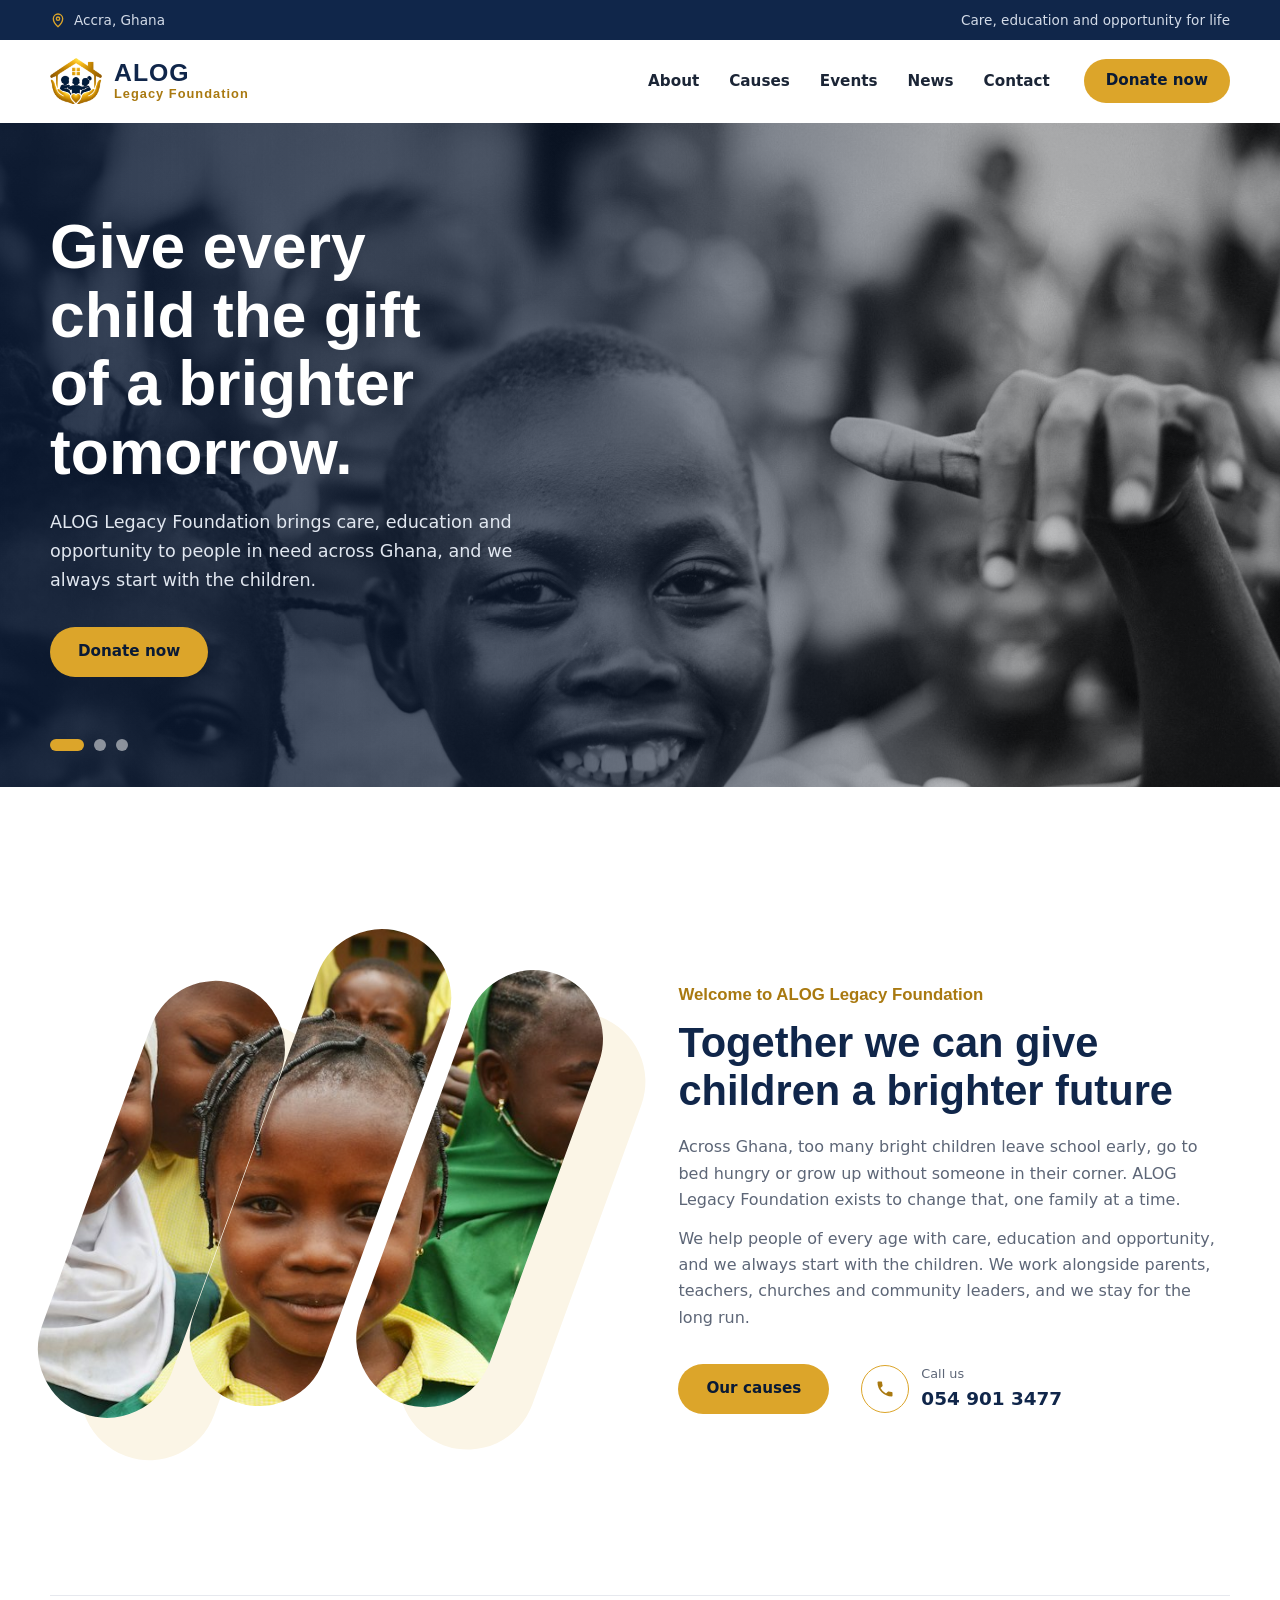
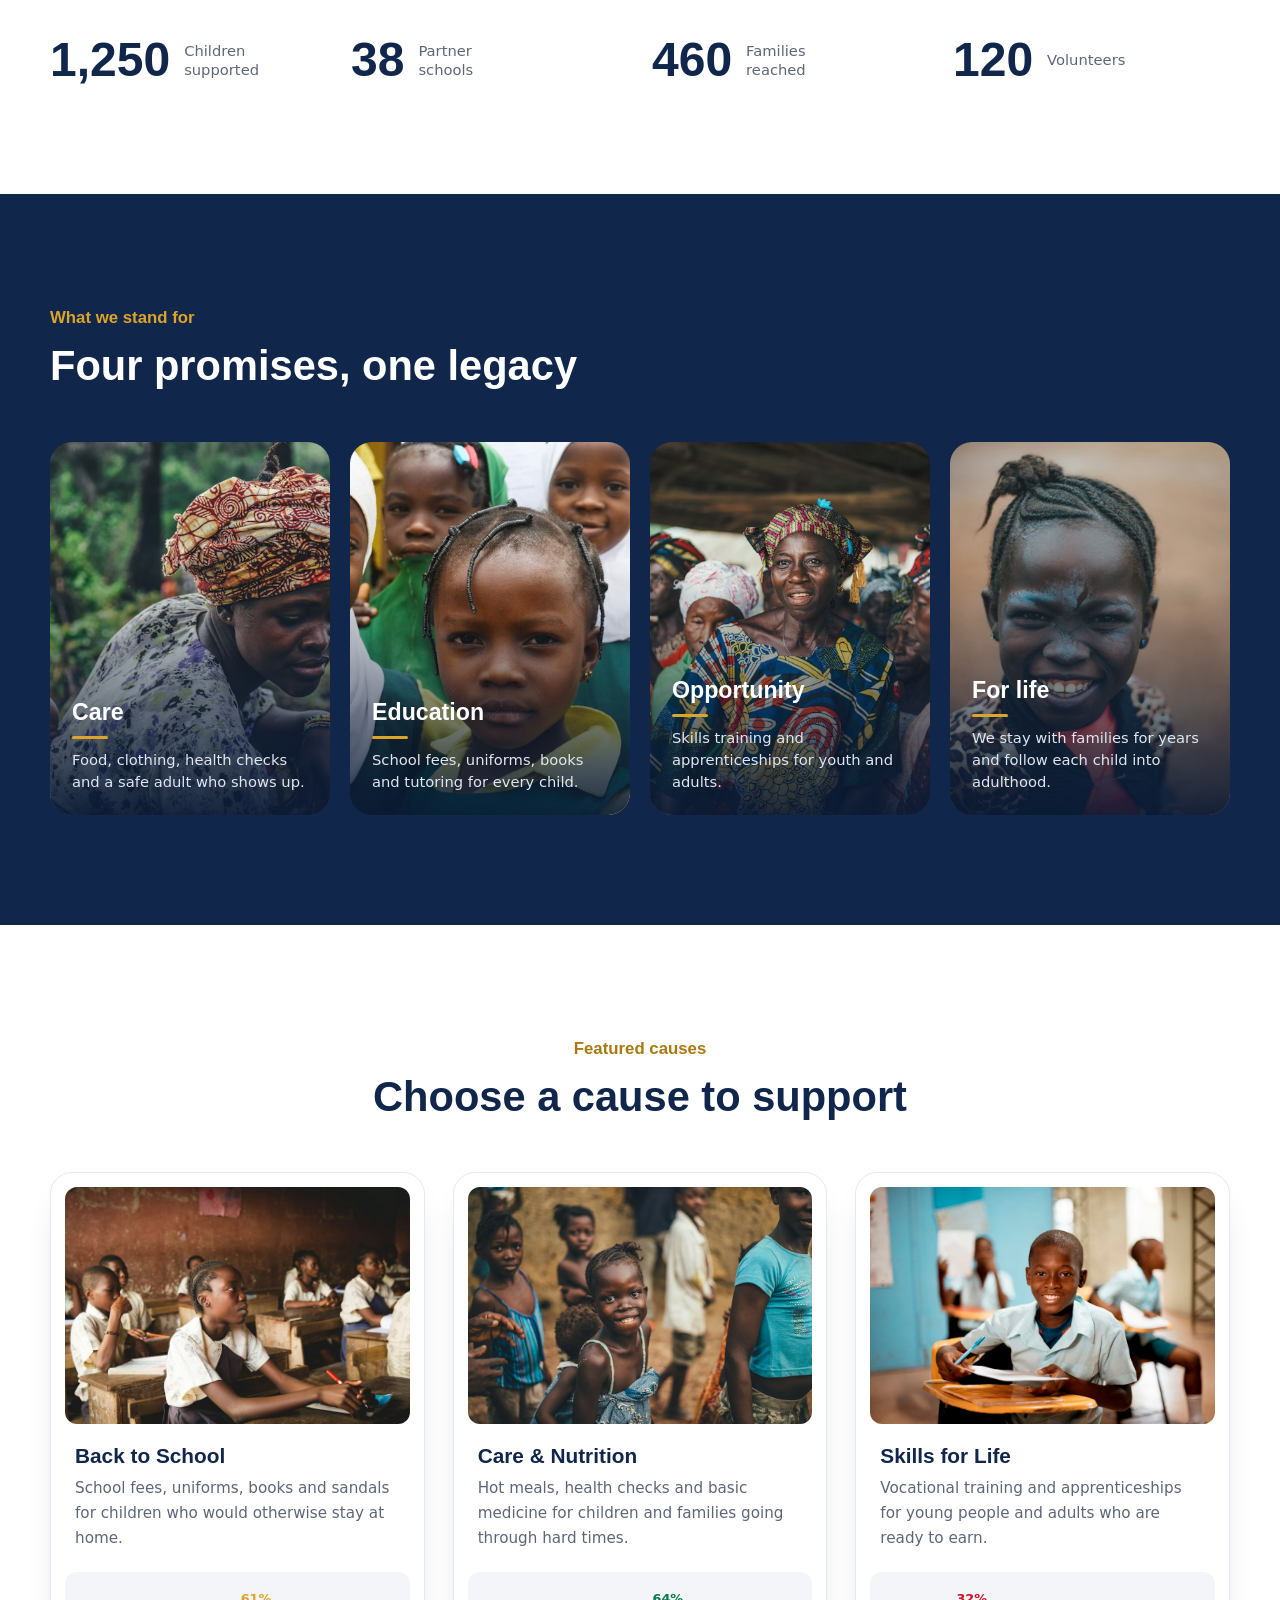
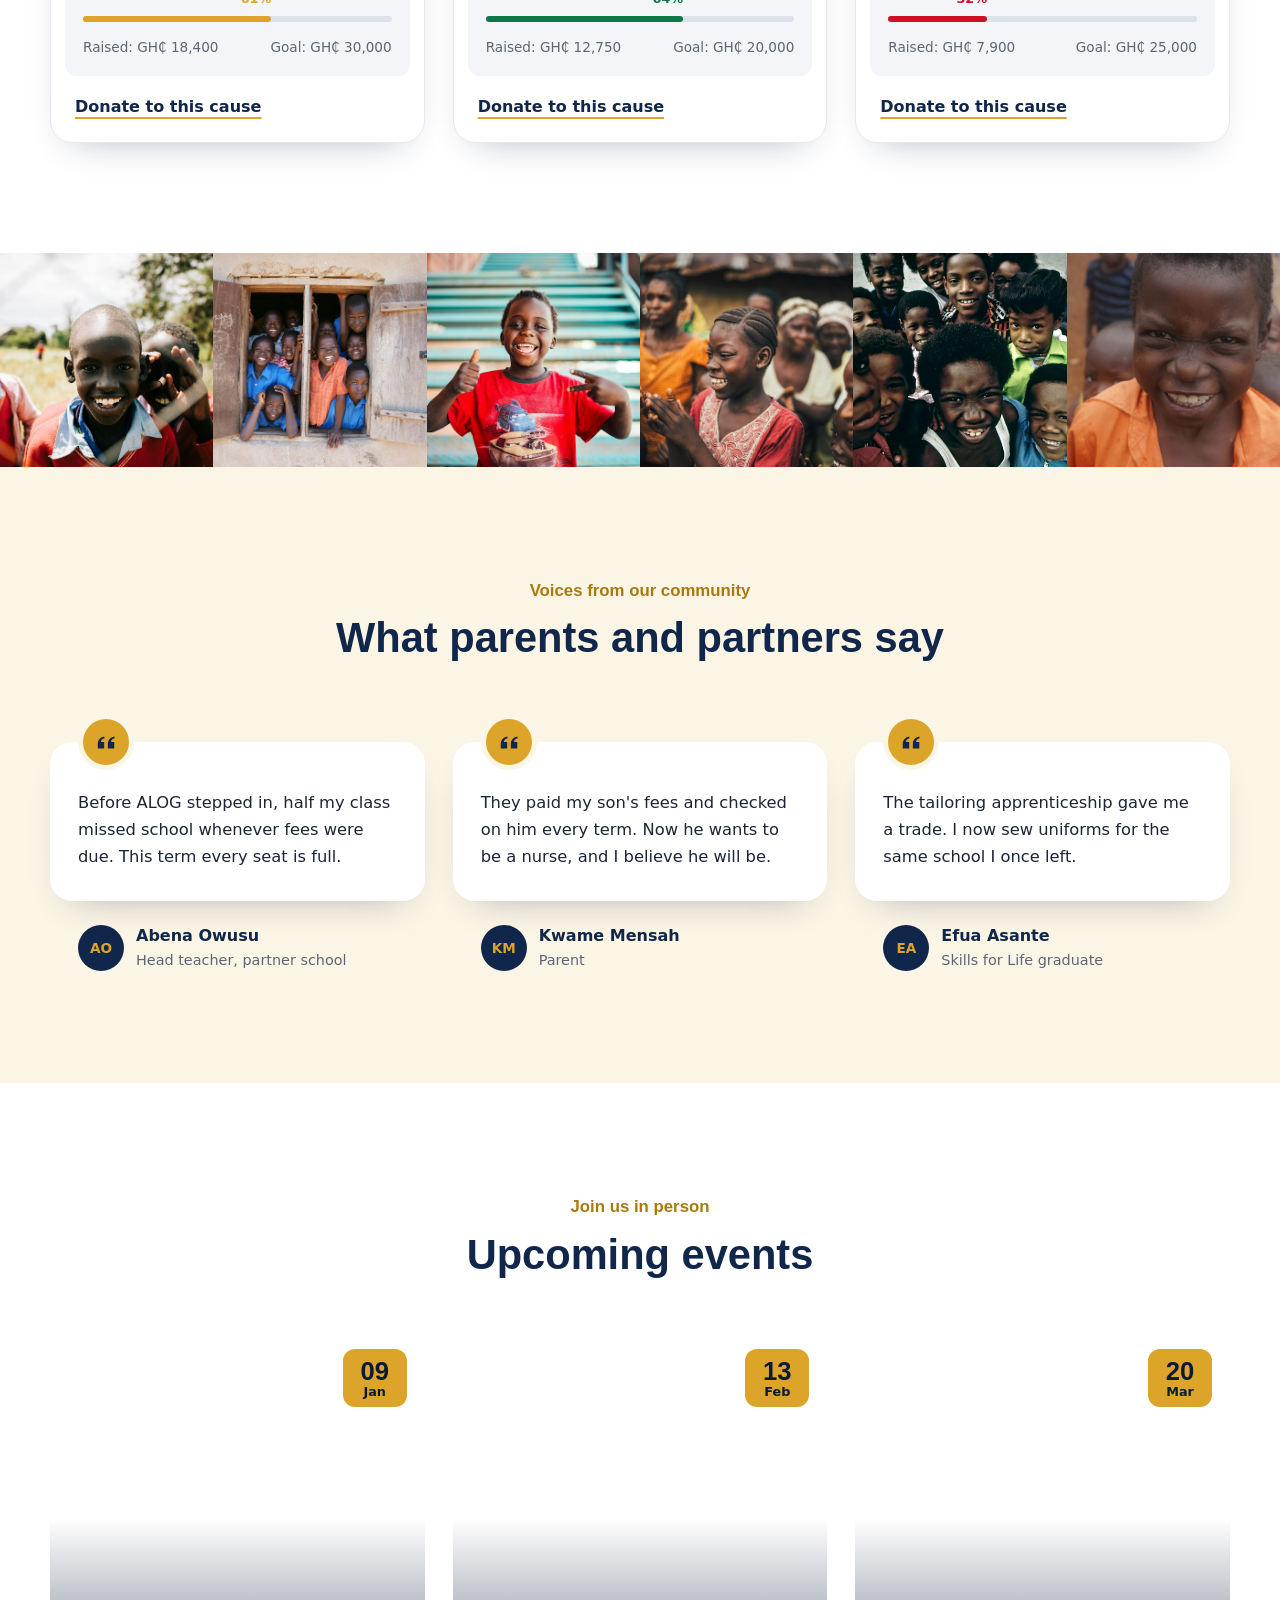
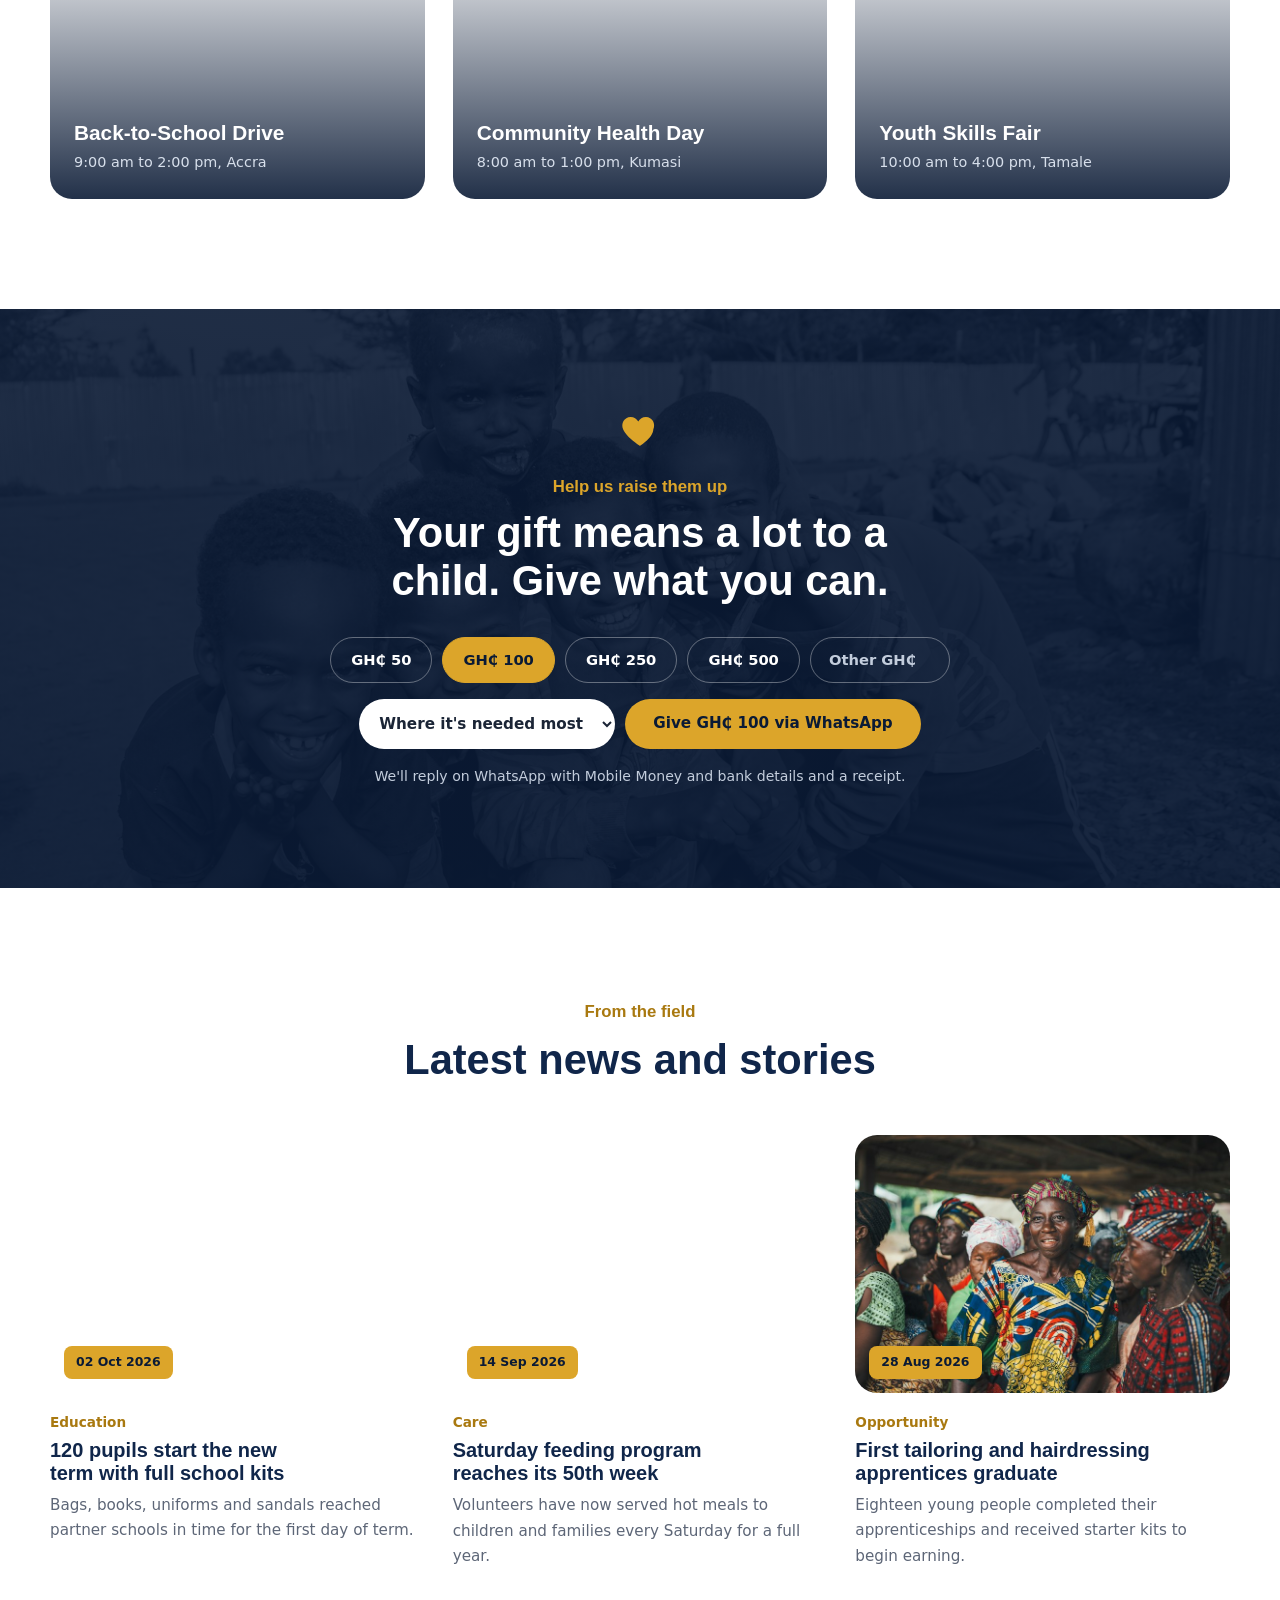
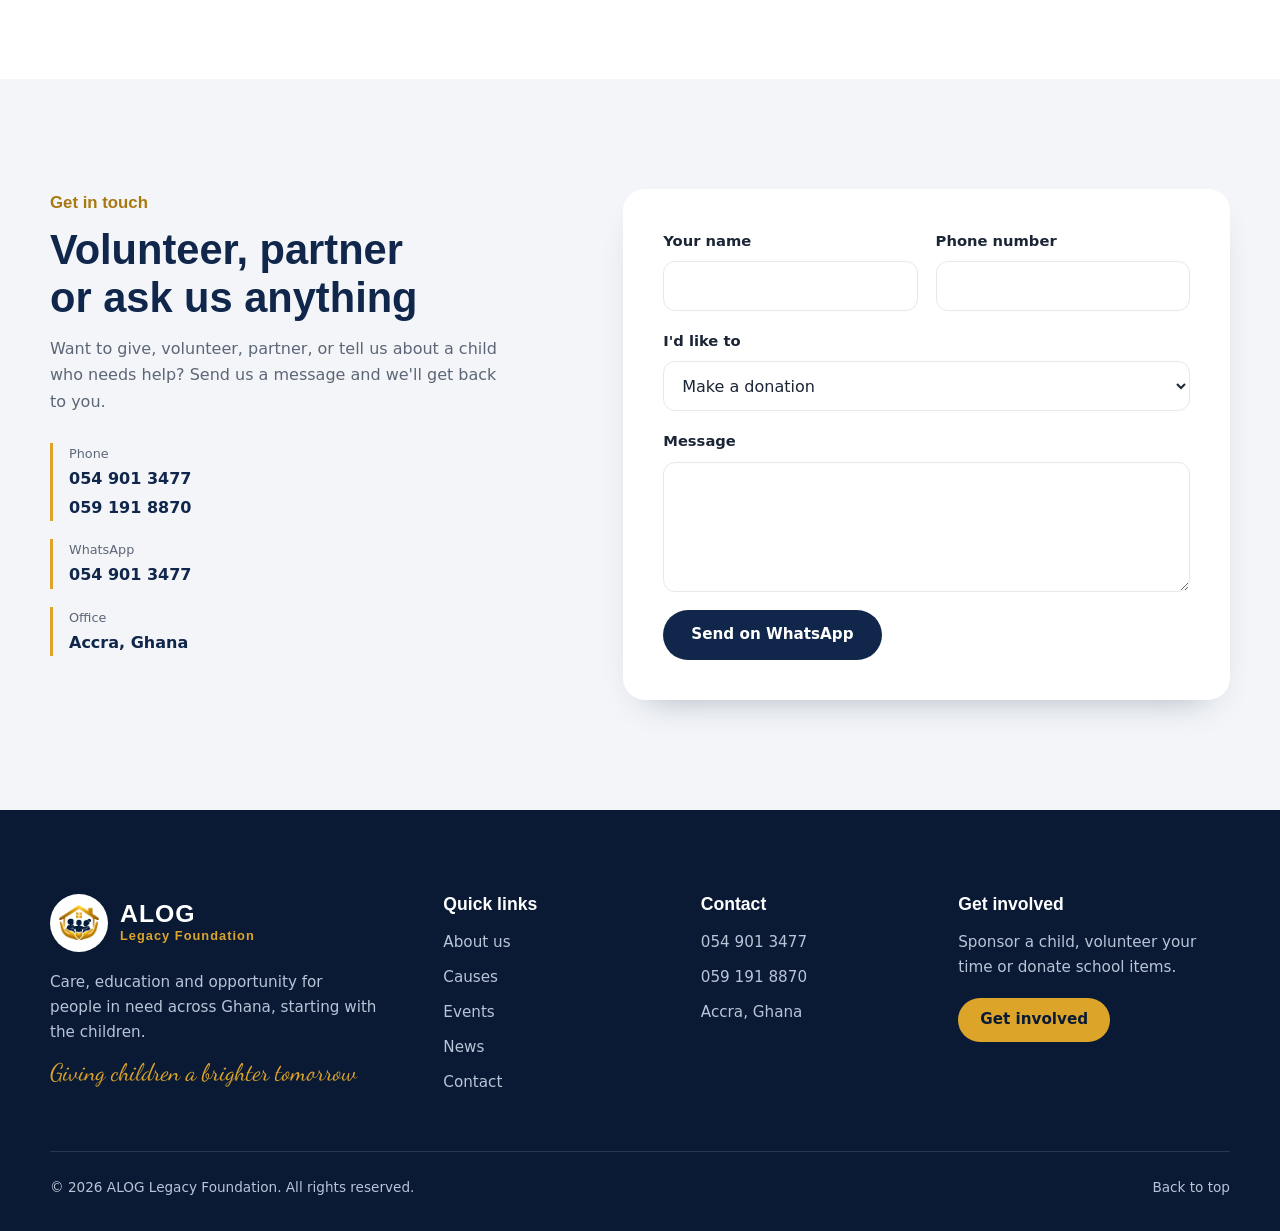
==== commit fe710916: "Make Option B the main ALOG Legacy Foundation site Option B moves to the site root; old option-a/ an" ====
--- a/option-a/index.html
+++ b/option-a/index.html
@@ -1,452 +1,5 @@
 <!doctype html>
-<html lang="en">
-<head>
-  <meta charset="utf-8">
-  <meta name="viewport" content="width=device-width, initial-scale=1">
-  <title>ALOG Legacy Foundation | Giving children a brighter tomorrow</title>
-  <meta name="description" content="ALOG Legacy Foundation provides care, education and opportunity to people in need across Ghana, with a special focus on children.">
-  <meta name="theme-color" content="#10264a">
-  <meta property="og:title" content="ALOG Legacy Foundation">
-  <meta property="og:description" content="Care, education and opportunity for life. Giving children in Ghana a brighter tomorrow.">
-  <meta property="og:image" content="assets/img/logo-full.png">
-  <link rel="icon" type="image/png" href="assets/img/favicon.png">
-  <link rel="apple-touch-icon" href="assets/img/apple-touch-icon.png">
-  <link rel="preconnect" href="https://fonts.googleapis.com">
-  <link rel="preconnect" href="https://fonts.gstatic.com" crossorigin>
-  <link href="https://fonts.googleapis.com/css2?family=DM+Serif+Display&family=Dancing+Script:wght@600&family=Plus+Jakarta+Sans:wght@400;500;600;700&display=swap" rel="stylesheet">
-  <link rel="stylesheet" href="assets/css/style.css">
-</head>
-<body>
-  <a class="skip-link" href="#main">Skip to content</a>
-
-  <!-- Top bar -->
-  <div class="topbar">
-    <div class="container topbar__inner">
-      <p class="topbar__item topbar__item--wide">Serving families and children across Ghana</p>
-    </div>
-  </div>
-
-  <!-- Header -->
-  <header class="site-header" id="top">
-    <div class="container site-header__inner">
-      <a class="brand" href="#top" aria-label="ALOG Legacy Foundation, back to top">
-        <img src="assets/img/logo-emblem.png" alt="" width="56" height="49">
-        <span class="brand__text">
-          <span class="brand__name">ALOG</span>
-          <span class="brand__sub">Legacy Foundation</span>
-        </span>
-      </a>
-
-      <button class="nav-toggle" type="button" aria-expanded="false" aria-controls="site-nav">
-        <span class="nav-toggle__bar"></span>
-        <span class="visually-hidden">Menu</span>
-      </button>
-
-      <nav class="site-nav" id="site-nav" aria-label="Main">
-        <ul>
-          <li><a href="#about">About</a></li>
-          <li><a href="#programs">Programs</a></li>
-          <li><a href="#impact">Impact</a></li>
-          <li><a href="#get-involved">Get involved</a></li>
-          <li><a href="#contact">Contact</a></li>
-        </ul>
-        <a class="btn btn--gold btn--sm" href="#donate">Donate</a>
-      </nav>
-    </div>
-  </header>
-
-  <main id="main">
-
-    <!-- Hero -->
-    <section class="hero" aria-labelledby="hero-title">
-      <div class="container hero__inner">
-        <div class="hero__copy">
-          <h1 class="hero__title" id="hero-title">Giving children a brighter tomorrow.</h1>
-          <p class="hero__lead">ALOG Legacy Foundation brings care, education and opportunity to people in need across Ghana. We help people of every age, and we always start with the children.</p>
-          <div class="hero__actions">
-            <a class="btn btn--navy" href="#donate">
-              <svg aria-hidden="true" viewBox="0 0 24 24"><path d="M12 21s-7.5-4.6-9.6-9.3C.9 8.3 3 4.5 6.6 4.5c2 0 3.5 1.1 4.4 2.6.9-1.5 2.4-2.6 4.4-2.6 3.6 0 5.7 3.8 4.2 7.2C19.5 16.4 12 21 12 21Z"/></svg>
-              Donate now
-            </a>
-            <a class="btn btn--ghost" href="#programs">See our programs</a>
-          </div>
-        </div>
-
-        <div class="hero__visual" aria-hidden="true">
-          <div class="hero__dots"></div>
-          <svg class="ghana" viewBox="-12 -12 450 640" focusable="false">
-            <defs><clipPath id="ghana-clip"><path d="M286.3 2.6 L290.4 6.6 L298.7 6.0 L303.2 9.4 L303.0 16.7 L300.3 19.5 L298.7 32.7 L294.0 38.0 L292.6 45.6 L293.5 49.4 L304.4 54.2 L307.0 58.1 L313.3 62.7 L318.3 71.8 L319.9 70.3 L326.9 70.6 L327.4 74.4 L331.0 79.0 L330.2 80.8 L335.6 80.2 L338.3 82.1 L336.1 83.8 L334.7 88.0 L334.4 97.8 L338.5 103.7 L338.1 105.6 L334.0 105.9 L335.8 114.3 L333.3 117.6 L333.5 123.7 L331.5 130.9 L333.8 140.0 L331.1 141.4 L327.1 137.9 L325.8 140.6 L327.3 145.3 L334.0 144.6 L335.8 145.0 L336.6 146.9 L334.5 148.6 L331.5 147.5 L329.8 148.6 L323.0 148.2 L322.6 152.3 L329.6 154.6 L328.0 156.4 L322.8 157.7 L322.6 161.6 L323.1 162.8 L326.5 162.7 L331.4 160.6 L332.5 157.2 L339.7 156.0 L346.4 158.1 L346.3 162.0 L350.8 164.5 L350.4 174.2 L347.2 177.8 L348.3 184.5 L344.5 189.2 L341.5 199.4 L348.4 214.4 L345.4 221.2 L340.5 221.5 L339.4 224.5 L337.3 221.9 L335.5 223.0 L336.3 227.7 L342.7 238.7 L352.6 246.8 L358.7 249.7 L361.5 256.7 L365.0 259.6 L365.4 264.4 L367.2 265.2 L367.6 267.5 L354.7 276.3 L356.5 281.3 L354.8 283.7 L358.3 323.4 L355.6 322.9 L353.6 331.5 L348.8 334.0 L347.5 341.6 L349.4 350.3 L354.0 353.2 L359.3 351.6 L361.4 358.5 L356.9 373.9 L357.0 385.8 L355.2 389.0 L347.4 391.2 L352.2 396.7 L349.4 403.5 L355.0 411.6 L359.5 414.1 L360.1 423.8 L363.5 427.4 L368.9 428.7 L367.5 434.1 L370.6 440.9 L379.5 446.7 L383.7 451.2 L392.6 451.8 L396.5 461.3 L402.8 467.1 L410.4 467.9 L411.3 472.7 L403.3 477.7 L398.6 482.8 L395.2 489.0 L393.7 497.1 L390.0 501.6 L368.6 504.9 L335.4 502.5 L329.2 503.2 L316.2 507.8 L308.7 512.2 L304.9 516.8 L295.3 521.2 L267.3 529.4 L258.1 539.0 L243.5 544.9 L242.7 543.6 L227.7 555.4 L220.9 556.4 L217.4 555.1 L211.4 556.9 L209.5 555.2 L195.0 561.1 L187.6 566.0 L179.7 566.6 L174.6 568.7 L156.5 573.7 L152.0 573.4 L150.6 577.8 L142.7 582.2 L140.0 586.9 L124.9 592.2 L119.8 598.0 L108.4 600.0 L106.8 596.4 L102.4 595.4 L94.8 589.5 L93.4 586.7 L83.8 583.0 L68.1 579.7 L52.9 574.5 L27.5 571.2 L13.2 566.9 L15.1 564.9 L22.8 564.8 L28.2 567.7 L31.1 566.6 L30.8 564.1 L33.4 563.0 L45.9 560.4 L46.7 558.7 L44.7 556.7 L45.1 553.1 L43.1 548.8 L43.7 543.1 L48.1 543.4 L49.2 540.6 L43.4 518.7 L35.6 516.0 L29.3 518.7 L27.1 517.4 L26.6 515.0 L27.5 509.2 L21.5 509.7 L22.2 495.7 L16.2 482.4 L11.4 461.6 L7.3 457.4 L0.0 424.5 L4.8 415.2 L1.8 409.7 L1.9 406.4 L14.1 384.4 L20.0 382.1 L21.7 375.8 L26.8 368.6 L25.2 363.4 L29.7 334.8 L39.2 314.3 L39.1 312.1 L42.7 309.3 L43.6 300.6 L45.4 301.8 L52.9 294.4 L60.3 291.6 L61.3 288.8 L59.2 282.7 L60.3 279.9 L65.1 279.7 L69.9 275.8 L61.4 223.5 L59.7 221.6 L61.7 218.0 L59.5 209.1 L57.8 208.4 L55.6 200.6 L45.1 196.8 L46.9 188.6 L51.6 181.6 L55.6 178.3 L55.7 176.5 L50.6 172.9 L54.6 167.0 L54.3 157.9 L45.9 148.1 L46.3 143.6 L48.3 141.2 L43.2 134.7 L45.1 129.7 L48.9 125.1 L46.4 120.7 L47.0 111.7 L43.8 105.0 L42.9 92.8 L46.9 84.2 L39.7 80.0 L38.9 76.5 L40.7 72.4 L45.8 69.3 L40.5 68.0 L34.3 59.9 L30.5 49.4 L33.0 43.9 L31.5 41.2 L36.8 27.9 L40.8 24.0 L39.3 15.4 L47.3 15.5 L47.3 16.5 L153.8 15.5 L157.2 12.7 L168.9 13.1 L176.4 15.5 L199.3 15.7 L202.7 13.9 L215.4 14.9 L219.0 17.1 L218.4 18.4 L225.1 14.7 L239.4 16.8 L238.5 19.5 L243.0 23.8 L247.1 16.9 L254.2 16.2 L259.4 12.4 L262.3 5.7 L264.1 5.7 L267.6 9.1 L272.2 5.7 L274.1 3.2 L273.8 0.0 L286.3 2.6 Z"/></clipPath></defs>
-            <path class="ghana__shadow" d="M286.3 2.6 L290.4 6.6 L298.7 6.0 L303.2 9.4 L303.0 16.7 L300.3 19.5 L298.7 32.7 L294.0 38.0 L292.6 45.6 L293.5 49.4 L304.4 54.2 L307.0 58.1 L313.3 62.7 L318.3 71.8 L319.9 70.3 L326.9 70.6 L327.4 74.4 L331.0 79.0 L330.2 80.8 L335.6 80.2 L338.3 82.1 L336.1 83.8 L334.7 88.0 L334.4 97.8 L338.5 103.7 L338.1 105.6 L334.0 105.9 L335.8 114.3 L333.3 117.6 L333.5 123.7 L331.5 130.9 L333.8 140.0 L331.1 141.4 L327.1 137.9 L325.8 140.6 L327.3 145.3 L334.0 144.6 L335.8 145.0 L336.6 146.9 L334.5 148.6 L331.5 147.5 L329.8 148.6 L323.0 148.2 L322.6 152.3 L329.6 154.6 L328.0 156.4 L322.8 157.7 L322.6 161.6 L323.1 162.8 L326.5 162.7 L331.4 160.6 L332.5 157.2 L339.7 156.0 L346.4 158.1 L346.3 162.0 L350.8 164.5 L350.4 174.2 L347.2 177.8 L348.3 184.5 L344.5 189.2 L341.5 199.4 L348.4 214.4 L345.4 221.2 L340.5 221.5 L339.4 224.5 L337.3 221.9 L335.5 223.0 L336.3 227.7 L342.7 238.7 L352.6 246.8 L358.7 249.7 L361.5 256.7 L365.0 259.6 L365.4 264.4 L367.2 265.2 L367.6 267.5 L354.7 276.3 L356.5 281.3 L354.8 283.7 L358.3 323.4 L355.6 322.9 L353.6 331.5 L348.8 334.0 L347.5 341.6 L349.4 350.3 L354.0 353.2 L359.3 351.6 L361.4 358.5 L356.9 373.9 L357.0 385.8 L355.2 389.0 L347.4 391.2 L352.2 396.7 L349.4 403.5 L355.0 411.6 L359.5 414.1 L360.1 423.8 L363.5 427.4 L368.9 428.7 L367.5 434.1 L370.6 440.9 L379.5 446.7 L383.7 451.2 L392.6 451.8 L396.5 461.3 L402.8 467.1 L410.4 467.9 L411.3 472.7 L403.3 477.7 L398.6 482.8 L395.2 489.0 L393.7 497.1 L390.0 501.6 L368.6 504.9 L335.4 502.5 L329.2 503.2 L316.2 507.8 L308.7 512.2 L304.9 516.8 L295.3 521.2 L267.3 529.4 L258.1 539.0 L243.5 544.9 L242.7 543.6 L227.7 555.4 L220.9 556.4 L217.4 555.1 L211.4 556.9 L209.5 555.2 L195.0 561.1 L187.6 566.0 L179.7 566.6 L174.6 568.7 L156.5 573.7 L152.0 573.4 L150.6 577.8 L142.7 582.2 L140.0 586.9 L124.9 592.2 L119.8 598.0 L108.4 600.0 L106.8 596.4 L102.4 595.4 L94.8 589.5 L93.4 586.7 L83.8 583.0 L68.1 579.7 L52.9 574.5 L27.5 571.2 L13.2 566.9 L15.1 564.9 L22.8 564.8 L28.2 567.7 L31.1 566.6 L30.8 564.1 L33.4 563.0 L45.9 560.4 L46.7 558.7 L44.7 556.7 L45.1 553.1 L43.1 548.8 L43.7 543.1 L48.1 543.4 L49.2 540.6 L43.4 518.7 L35.6 516.0 L29.3 518.7 L27.1 517.4 L26.6 515.0 L27.5 509.2 L21.5 509.7 L22.2 495.7 L16.2 482.4 L11.4 461.6 L7.3 457.4 L0.0 424.5 L4.8 415.2 L1.8 409.7 L1.9 406.4 L14.1 384.4 L20.0 382.1 L21.7 375.8 L26.8 368.6 L25.2 363.4 L29.7 334.8 L39.2 314.3 L39.1 312.1 L42.7 309.3 L43.6 300.6 L45.4 301.8 L52.9 294.4 L60.3 291.6 L61.3 288.8 L59.2 282.7 L60.3 279.9 L65.1 279.7 L69.9 275.8 L61.4 223.5 L59.7 221.6 L61.7 218.0 L59.5 209.1 L57.8 208.4 L55.6 200.6 L45.1 196.8 L46.9 188.6 L51.6 181.6 L55.6 178.3 L55.7 176.5 L50.6 172.9 L54.6 167.0 L54.3 157.9 L45.9 148.1 L46.3 143.6 L48.3 141.2 L43.2 134.7 L45.1 129.7 L48.9 125.1 L46.4 120.7 L47.0 111.7 L43.8 105.0 L42.9 92.8 L46.9 84.2 L39.7 80.0 L38.9 76.5 L40.7 72.4 L45.8 69.3 L40.5 68.0 L34.3 59.9 L30.5 49.4 L33.0 43.9 L31.5 41.2 L36.8 27.9 L40.8 24.0 L39.3 15.4 L47.3 15.5 L47.3 16.5 L153.8 15.5 L157.2 12.7 L168.9 13.1 L176.4 15.5 L199.3 15.7 L202.7 13.9 L215.4 14.9 L219.0 17.1 L218.4 18.4 L225.1 14.7 L239.4 16.8 L238.5 19.5 L243.0 23.8 L247.1 16.9 L254.2 16.2 L259.4 12.4 L262.3 5.7 L264.1 5.7 L267.6 9.1 L272.2 5.7 L274.1 3.2 L273.8 0.0 L286.3 2.6 Z" transform="translate(13 13)"/>
-            <g class="ghana__photo">
-              <rect width="412" height="600" class="ghana__fill" clip-path="url(#ghana-clip)"/>
-              <image href="assets/img/hero-ghana.jpg" width="412" height="600" preserveAspectRatio="xMidYMid slice" clip-path="url(#ghana-clip)"/>
-            </g>
-            <path class="ghana__edge" d="M286.3 2.6 L290.4 6.6 L298.7 6.0 L303.2 9.4 L303.0 16.7 L300.3 19.5 L298.7 32.7 L294.0 38.0 L292.6 45.6 L293.5 49.4 L304.4 54.2 L307.0 58.1 L313.3 62.7 L318.3 71.8 L319.9 70.3 L326.9 70.6 L327.4 74.4 L331.0 79.0 L330.2 80.8 L335.6 80.2 L338.3 82.1 L336.1 83.8 L334.7 88.0 L334.4 97.8 L338.5 103.7 L338.1 105.6 L334.0 105.9 L335.8 114.3 L333.3 117.6 L333.5 123.7 L331.5 130.9 L333.8 140.0 L331.1 141.4 L327.1 137.9 L325.8 140.6 L327.3 145.3 L334.0 144.6 L335.8 145.0 L336.6 146.9 L334.5 148.6 L331.5 147.5 L329.8 148.6 L323.0 148.2 L322.6 152.3 L329.6 154.6 L328.0 156.4 L322.8 157.7 L322.6 161.6 L323.1 162.8 L326.5 162.7 L331.4 160.6 L332.5 157.2 L339.7 156.0 L346.4 158.1 L346.3 162.0 L350.8 164.5 L350.4 174.2 L347.2 177.8 L348.3 184.5 L344.5 189.2 L341.5 199.4 L348.4 214.4 L345.4 221.2 L340.5 221.5 L339.4 224.5 L337.3 221.9 L335.5 223.0 L336.3 227.7 L342.7 238.7 L352.6 246.8 L358.7 249.7 L361.5 256.7 L365.0 259.6 L365.4 264.4 L367.2 265.2 L367.6 267.5 L354.7 276.3 L356.5 281.3 L354.8 283.7 L358.3 323.4 L355.6 322.9 L353.6 331.5 L348.8 334.0 L347.5 341.6 L349.4 350.3 L354.0 353.2 L359.3 351.6 L361.4 358.5 L356.9 373.9 L357.0 385.8 L355.2 389.0 L347.4 391.2 L352.2 396.7 L349.4 403.5 L355.0 411.6 L359.5 414.1 L360.1 423.8 L363.5 427.4 L368.9 428.7 L367.5 434.1 L370.6 440.9 L379.5 446.7 L383.7 451.2 L392.6 451.8 L396.5 461.3 L402.8 467.1 L410.4 467.9 L411.3 472.7 L403.3 477.7 L398.6 482.8 L395.2 489.0 L393.7 497.1 L390.0 501.6 L368.6 504.9 L335.4 502.5 L329.2 503.2 L316.2 507.8 L308.7 512.2 L304.9 516.8 L295.3 521.2 L267.3 529.4 L258.1 539.0 L243.5 544.9 L242.7 543.6 L227.7 555.4 L220.9 556.4 L217.4 555.1 L211.4 556.9 L209.5 555.2 L195.0 561.1 L187.6 566.0 L179.7 566.6 L174.6 568.7 L156.5 573.7 L152.0 573.4 L150.6 577.8 L142.7 582.2 L140.0 586.9 L124.9 592.2 L119.8 598.0 L108.4 600.0 L106.8 596.4 L102.4 595.4 L94.8 589.5 L93.4 586.7 L83.8 583.0 L68.1 579.7 L52.9 574.5 L27.5 571.2 L13.2 566.9 L15.1 564.9 L22.8 564.8 L28.2 567.7 L31.1 566.6 L30.8 564.1 L33.4 563.0 L45.9 560.4 L46.7 558.7 L44.7 556.7 L45.1 553.1 L43.1 548.8 L43.7 543.1 L48.1 543.4 L49.2 540.6 L43.4 518.7 L35.6 516.0 L29.3 518.7 L27.1 517.4 L26.6 515.0 L27.5 509.2 L21.5 509.7 L22.2 495.7 L16.2 482.4 L11.4 461.6 L7.3 457.4 L0.0 424.5 L4.8 415.2 L1.8 409.7 L1.9 406.4 L14.1 384.4 L20.0 382.1 L21.7 375.8 L26.8 368.6 L25.2 363.4 L29.7 334.8 L39.2 314.3 L39.1 312.1 L42.7 309.3 L43.6 300.6 L45.4 301.8 L52.9 294.4 L60.3 291.6 L61.3 288.8 L59.2 282.7 L60.3 279.9 L65.1 279.7 L69.9 275.8 L61.4 223.5 L59.7 221.6 L61.7 218.0 L59.5 209.1 L57.8 208.4 L55.6 200.6 L45.1 196.8 L46.9 188.6 L51.6 181.6 L55.6 178.3 L55.7 176.5 L50.6 172.9 L54.6 167.0 L54.3 157.9 L45.9 148.1 L46.3 143.6 L48.3 141.2 L43.2 134.7 L45.1 129.7 L48.9 125.1 L46.4 120.7 L47.0 111.7 L43.8 105.0 L42.9 92.8 L46.9 84.2 L39.7 80.0 L38.9 76.5 L40.7 72.4 L45.8 69.3 L40.5 68.0 L34.3 59.9 L30.5 49.4 L33.0 43.9 L31.5 41.2 L36.8 27.9 L40.8 24.0 L39.3 15.4 L47.3 15.5 L47.3 16.5 L153.8 15.5 L157.2 12.7 L168.9 13.1 L176.4 15.5 L199.3 15.7 L202.7 13.9 L215.4 14.9 L219.0 17.1 L218.4 18.4 L225.1 14.7 L239.4 16.8 L238.5 19.5 L243.0 23.8 L247.1 16.9 L254.2 16.2 L259.4 12.4 L262.3 5.7 L264.1 5.7 L267.6 9.1 L272.2 5.7 L274.1 3.2 L273.8 0.0 L286.3 2.6 Z"/>
-            <g class="ghana__pin" transform="translate(283 523)">
-              <circle r="15" class="ghana__pin-halo"/>
-              <circle r="7" class="ghana__pin-dot"/>
-            </g>
-          </svg>
-          <p class="ghana__label"><span class="ghana__label-dot"></span>Based in Accra, serving all of Ghana</p>
-          <span class="dot dot--red" style="--x: 6%; --y: 14%"></span>
-          <span class="dot dot--gold" style="--x: 88%; --y: 6%"></span>
-          <span class="dot dot--green" style="--x: 96%; --y: 58%"></span>
-          <span class="dot dot--navy" style="--x: 4%; --y: 70%"></span>
-        </div>
-      </div>
-    </section>
-
-    <!-- Pillars -->
-    <section class="section pillars" aria-labelledby="pillars-title">
-      <div class="container">
-        <header class="section-head section-head--center">
-          <h2 id="pillars-title">Four promises, one legacy</h2>
-          <p>Everything we do comes back to the four words on our logo.</p>
-        </header>
-
-        <ul class="promises">
-          <li class="promise">
-            <div class="promise__media"><img src="assets/img/promise-care.jpg" alt="A mother working in the fields with her baby on her back" loading="lazy" width="800" height="533"></div>
-            <span class="promise__badge"><svg class="promise__icon" aria-hidden="true" viewBox="0 0 48 48"><path d="M6 22 24 7l18 15"/><path d="M11 18v22h26V18"/><path d="M24 36s-7-4.2-7-9a3.8 3.8 0 0 1 7-2 3.8 3.8 0 0 1 7 2c0 4.8-7 9-7 9Z"/></svg></span>
-            <h3>Care</h3>
-            <p>Food, clothing, health checks and a safe adult who shows up. The basics come first.</p>
-          </li>
-          <li class="promise">
-            <div class="promise__media"><img src="assets/img/promise-education.jpg" alt="Schoolgirls in green and yellow uniforms smiling at the camera" loading="lazy" width="800" height="533"></div>
-            <span class="promise__badge"><svg class="promise__icon" aria-hidden="true" viewBox="0 0 48 48"><path d="M4 18 24 9l20 9-20 9-20-9Z"/><path d="M12 22v10c0 3 5.4 6 12 6s12-3 12-6V22"/><path d="M44 18v12"/></svg></span>
-            <h3>Education</h3>
-            <p>School fees, uniforms, books and tutoring, so no child stays home because of cost.</p>
-          </li>
-          <li class="promise">
-            <div class="promise__media"><img src="assets/img/promise-opportunity.jpg" alt="A group of women in colourful wax-print dresses talking together" loading="lazy" width="800" height="533"></div>
-            <span class="promise__badge"><svg class="promise__icon" aria-hidden="true" viewBox="0 0 48 48"><path d="M8 40h32"/><path d="M14 40V28"/><path d="M24 40V20"/><path d="M34 40V12"/><path d="m27 9 7-5 7 5"/></svg></span>
-            <h3>Opportunity</h3>
-            <p>Skills training and apprenticeships for young people and adults ready to work.</p>
-          </li>
-          <li class="promise">
-            <div class="promise__media"><img src="assets/img/promise-for-life.jpg" alt="A smiling young girl looking at the camera" loading="lazy" width="800" height="533"></div>
-            <span class="promise__badge"><svg class="promise__icon" aria-hidden="true" viewBox="0 0 48 48"><path d="M9 26c4 0 7 3 9 5h7a3 3 0 0 1 0 6H17"/><path d="M4 24h5v16H4z"/><path d="M25 37h9l9-8a3 3 0 0 0-4-4l-7 5"/><path d="M31 16a5 5 0 1 1-10 0 5 5 0 0 1 10 0Z"/></svg></span>
-            <h3>For life</h3>
-            <p>We stay with families for years, not weeks, and follow each child into adulthood.</p>
-          </li>
-        </ul>
-      </div>
-    </section>
-
-    <!-- About -->
-    <section class="section about" id="about" aria-labelledby="about-title">
-      <div class="container about__inner">
-        <div class="about__collage" aria-hidden="true">
-          <div class="about__dots"></div>
-          <div class="circle circle--lg"><img src="assets/img/about-writing.jpg" alt="" width="900" height="600"></div>
-          <div class="circle circle--md"><img src="assets/img/about-girls.jpg" alt="" width="600" height="397"></div>
-          <div class="circle circle--sm"><img src="assets/img/about-friends.jpg" alt="" width="500" height="333"></div>
-          <span class="dot dot--gold" style="--x: 2%; --y: 30%"></span>
-          <span class="dot dot--green" style="--x: 86%; --y: 92%"></span>
-          <span class="ring" style="--x: 70%; --y: 4%"></span>
-        </div>
-
-        <div class="about__copy">
-          <h2 id="about-title">A home for every child's potential</h2>
-          <p class="about__lead">Across Ghana, too many bright children leave school early, go to bed hungry or grow up without someone in their corner. ALOG Legacy Foundation exists to change that, one family at a time.</p>
-          <p>We work alongside parents, teachers, churches and community leaders to find the children and adults who need help most. Then we stay. A school uniform this year becomes exam fees next year, and a trade in a few years more.</p>
-          <ul class="checklist">
-            <li>Children first, but no one in need is turned away</li>
-            <li>Support delivered directly in local communities</li>
-            <li>Every cedi accounted for and reported back to donors</li>
-          </ul>
-          <div class="about__actions">
-            <a class="btn btn--navy" href="#programs">Our programs</a>
-            <a class="call-link" href="tel:+233591918870">
-              <span class="call-link__icon" aria-hidden="true"><svg viewBox="0 0 24 24"><path d="M6.6 10.8a15.1 15.1 0 0 0 6.6 6.6l2.2-2.2c.3-.3.7-.4 1-.2 1.1.4 2.3.6 3.6.6.6 0 1 .4 1 1V20c0 .6-.4 1-1 1A17 17 0 0 1 3 4c0-.6.4-1 1-1h3.5c.6 0 1 .4 1 1 0 1.3.2 2.5.6 3.6.1.3 0 .7-.2 1l-2.3 2.2Z"/></svg></span>
-              <span><small>Talk to us</small>059 191 8870</span>
-            </a>
-          </div>
-        </div>
-      </div>
-    </section>
-
-    <!-- Programs -->
-    <section class="section programs" id="programs" aria-labelledby="programs-title">
-      <div class="container">
-        <header class="section-head section-head--center">
-          <h2 id="programs-title">Where your support goes</h2>
-          <p>Three programs, each funded by people like you. Pick one or give where it's needed most.</p>
-        </header>
-
-        <!-- PLACEHOLDER figures: replace raised/goal amounts with the foundation's real numbers -->
-        <div class="programs__grid">
-          <article class="program">
-            <div class="program__media"><img src="assets/img/program-education.jpg" alt="Pupils working at wooden desks in a classroom" loading="lazy" width="900" height="506"></div>
-            <div class="program__body">
-              <dl class="program__stats">
-                <div><dt>Raised</dt><dd>GH₵ 18,400</dd></div>
-                <div class="program__pct"><dt class="visually-hidden">Funded</dt><dd>61<span>%</span></dd></div>
-                <div><dt>Goal</dt><dd>GH₵ 30,000</dd></div>
-              </dl>
-              <div class="progress" role="progressbar" aria-label="Back to School funding" aria-valuenow="61" aria-valuemin="0" aria-valuemax="100"><span style="--p: 61%"></span></div>
-              <h3>Back to School</h3>
-              <p>School fees, uniforms, books and sandals for children who would otherwise stay at home.</p>
-              <a class="program__give" href="#donate" data-program="Back to School" aria-label="Support Back to School">
-                <svg aria-hidden="true" viewBox="0 0 24 24"><path d="M12 5v14M5 12h14"/></svg>
-              </a>
-            </div>
-          </article>
-
-          <article class="program">
-            <div class="program__media"><img src="assets/img/program-care.jpg" alt="Smiling children gathered together outdoors" loading="lazy" width="900" height="600"></div>
-            <div class="program__body">
-              <dl class="program__stats">
-                <div><dt>Raised</dt><dd>GH₵ 12,750</dd></div>
-                <div class="program__pct"><dt class="visually-hidden">Funded</dt><dd>64<span>%</span></dd></div>
-                <div><dt>Goal</dt><dd>GH₵ 20,000</dd></div>
-              </dl>
-              <div class="progress" role="progressbar" aria-label="Care and Nutrition funding" aria-valuenow="64" aria-valuemin="0" aria-valuemax="100"><span style="--p: 64%"></span></div>
-              <h3>Care &amp; Nutrition</h3>
-              <p>Hot meals, health checks and basic medicine for children and families going through hard times.</p>
-              <a class="program__give" href="#donate" data-program="Care & Nutrition" aria-label="Support Care and Nutrition">
-                <svg aria-hidden="true" viewBox="0 0 24 24"><path d="M12 5v14M5 12h14"/></svg>
-              </a>
-            </div>
-          </article>
-
-          <article class="program">
-            <div class="program__media"><img src="assets/img/program-opportunity.jpg" alt="A smiling student writing at his desk" loading="lazy" width="900" height="601"></div>
-            <div class="program__body">
-              <dl class="program__stats">
-                <div><dt>Raised</dt><dd>GH₵ 7,900</dd></div>
-                <div class="program__pct"><dt class="visually-hidden">Funded</dt><dd>32<span>%</span></dd></div>
-                <div><dt>Goal</dt><dd>GH₵ 25,000</dd></div>
-              </dl>
-              <div class="progress" role="progressbar" aria-label="Skills for Life funding" aria-valuenow="32" aria-valuemin="0" aria-valuemax="100"><span style="--p: 32%"></span></div>
-              <h3>Skills for Life</h3>
-              <p>Vocational training and apprenticeships for young people and adults who are ready to earn.</p>
-              <a class="program__give" href="#donate" data-program="Skills for Life" aria-label="Support Skills for Life">
-                <svg aria-hidden="true" viewBox="0 0 24 24"><path d="M12 5v14M5 12h14"/></svg>
-              </a>
-            </div>
-          </article>
-        </div>
-      </div>
-    </section>
-
-    <!-- Impact -->
-    <!-- PLACEHOLDER numbers: replace with the foundation's real figures -->
-    <section class="impact" id="impact" aria-labelledby="impact-title">
-      <div class="container impact__inner">
-        <div class="impact__intro">
-          <h2 id="impact-title">What we've done together so far</h2>
-          <p>Small, steady help adds up. These are the people behind the numbers.</p>
-        </div>
-        <dl class="impact__stats">
-          <div><dt>Children supported</dt><dd>1,250</dd></div>
-          <div><dt>Partner schools</dt><dd>38</dd></div>
-          <div><dt>Families reached</dt><dd>460</dd></div>
-          <div><dt>Volunteers</dt><dd>120</dd></div>
-        </dl>
-      </div>
-    </section>
-
-    <!-- Donate + Get involved -->
-    <section class="section involve" id="get-involved" aria-labelledby="involve-title">
-      <div class="container involve__inner">
-        <div class="donate" id="donate">
-          <h2 id="involve-title">Give today</h2>
-          <p class="donate__lead">Choose an amount and send it to us on WhatsApp. We'll reply with Mobile Money and bank details and a receipt.</p>
-          <!-- TODO: add MoMo and bank details here once confirmed by the foundation -->
-
-          <form class="donate-form" id="donate-form" novalidate>
-            <fieldset>
-              <legend>How often?</legend>
-              <div class="toggle">
-                <label><input type="radio" name="frequency" value="one-time" checked><span>One time</span></label>
-                <label><input type="radio" name="frequency" value="monthly"><span>Monthly</span></label>
-              </div>
-            </fieldset>
-
-            <fieldset>
-              <legend>Amount</legend>
-              <div class="amounts">
-                <label><input type="radio" name="amount" value="50"><span>GH₵ 50</span></label>
-                <label><input type="radio" name="amount" value="100" checked><span>GH₵ 100</span></label>
-                <label><input type="radio" name="amount" value="250"><span>GH₵ 250</span></label>
-                <label><input type="radio" name="amount" value="500"><span>GH₵ 500</span></label>
-              </div>
-              <label class="field field--inline">
-                <span>Or enter your own</span>
-                <span class="field__money"><span aria-hidden="true">GH₵</span><input type="number" name="custom" min="1" inputmode="numeric" placeholder="Other amount"></span>
-              </label>
-            </fieldset>
-
-            <label class="field">
-              <span>Where should it go?</span>
-              <select name="program" id="donate-program">
-                <option>Where it's needed most</option>
-                <option>Back to School</option>
-                <option>Care &amp; Nutrition</option>
-                <option>Skills for Life</option>
-              </select>
-            </label>
-
-            <button class="btn btn--gold btn--block" type="submit">
-              <svg aria-hidden="true" viewBox="0 0 24 24"><path d="M12 21s-7.5-4.6-9.6-9.3C.9 8.3 3 4.5 6.6 4.5c2 0 3.5 1.1 4.4 2.6.9-1.5 2.4-2.6 4.4-2.6 3.6 0 5.7 3.8 4.2 7.2C19.5 16.4 12 21 12 21Z"/></svg>
-              <span id="donate-label">Give GH₵ 100 via WhatsApp</span>
-            </button>
-            <p class="form-note" id="donate-error" role="alert" hidden></p>
-            <p class="donate__alt">Prefer to talk? Call <a href="tel:+233549013477">054 901 3477</a> or <a href="tel:+233591918870">059 191 8870</a>.</p>
-          </form>
-        </div>
-
-        <div class="ways">
-          <h2>More ways to help</h2>
-          <p class="ways__lead">Not everyone can give money, and that's fine. Time, skills and goods change lives too.</p>
-          <ul class="ways__list">
-            <li>
-              <svg aria-hidden="true" viewBox="0 0 48 48"><circle cx="24" cy="15" r="7"/><path d="M10 41c0-8 6.3-13 14-13s14 5 14 13"/></svg>
-              <div><h3>Sponsor a child</h3><p>Cover one child's schooling for a full year and receive updates on their progress.</p></div>
-            </li>
-            <li>
-              <svg aria-hidden="true" viewBox="0 0 48 48"><path d="M8 22c4-6 10-9 16-4 6-5 12-2 16 4"/><path d="M8 22v8l16 12 16-12v-8"/><path d="M24 18v24"/></svg>
-              <div><h3>Volunteer with us</h3><p>Tutor, mentor, help at outreach days or lend a professional skill.</p></div>
-            </li>
-            <li>
-              <svg aria-hidden="true" viewBox="0 0 48 48"><path d="M8 18h32v22H8z"/><path d="M8 18l4-8h24l4 8"/><path d="M20 26h8"/></svg>
-              <div><h3>Donate items</h3><p>Books, school bags, uniforms, sandals and non-perishable food are always welcome.</p></div>
-            </li>
-            <li>
-              <svg aria-hidden="true" viewBox="0 0 48 48"><path d="M6 26l9-9 9 6 9-6 9 9"/><path d="M15 17l-3 15 12 8 12-8-3-15"/></svg>
-              <div><h3>Partner with us</h3><p>Churches, schools and businesses can adopt a community or fund a program.</p></div>
-            </li>
-          </ul>
-          <a class="btn btn--ghost" href="#contact">Get in touch</a>
-        </div>
-      </div>
-    </section>
-
-    <!-- Quote -->
-    <!-- PLACEHOLDER testimonial: replace with a real quote and name -->
-    <section class="quote" aria-label="What our partners say">
-      <div class="container quote__inner">
-        <figure>
-          <svg class="quote__mark" aria-hidden="true" viewBox="0 0 48 48"><path d="M20 12C11 14 6 20 6 29v9h14V24h-7c0-4 3-7 8-8l-1-4Zm22 0c-9 2-14 8-14 17v9h14V24h-7c0-4 3-7 8-8l-1-4Z"/></svg>
-          <blockquote>
-            <p>Before ALOG stepped in, half my class missed school whenever fees were due. This term every seat is full, and the children arrive fed and ready to learn.</p>
-          </blockquote>
-          <figcaption><strong>Mrs. Abena Owusu</strong> Head teacher, partner school</figcaption>
-        </figure>
-      </div>
-    </section>
-
-    <!-- Gallery -->
-    <section class="section gallery" aria-labelledby="gallery-title">
-      <div class="container gallery__head">
-        <header class="section-head">
-          <h2 id="gallery-title">The faces we work for</h2>
-          <p>Every program begins with a child, a family and a community we know by name.</p>
-        </header>
-        <div class="gallery__nav">
-          <button type="button" data-dir="-1" aria-label="Previous photos"><svg aria-hidden="true" viewBox="0 0 24 24"><path d="m15 5-7 7 7 7"/></svg></button>
-          <button type="button" data-dir="1" aria-label="Next photos"><svg aria-hidden="true" viewBox="0 0 24 24"><path d="m9 5 7 7-7 7"/></svg></button>
-        </div>
-      </div>
-      <div class="gallery__track" id="gallery-track" tabindex="0" aria-label="Photo gallery, scroll sideways">
-        <img src="assets/img/gallery-I.jpg" alt="A smiling girl among women and children in her village" loading="lazy" width="700" height="466">
-        <img src="assets/img/gallery-C.jpg" alt="Children leaning out of a classroom window" loading="lazy" width="700" height="466">
-        <img src="assets/img/gallery-R.jpg" alt="Three schoolboys in red uniforms laughing" loading="lazy" width="700" height="466">
-        <img src="assets/img/gallery-F.jpg" alt="Children running along a dirt path" loading="lazy" width="700" height="466">
-        <img src="assets/img/gallery-X.jpg" alt="A boy giving a thumbs up on a staircase" loading="lazy" width="700" height="467">
-        <img src="assets/img/gallery-P.jpg" alt="A crowd of happy children" loading="lazy" width="700" height="467">
-        <img src="assets/img/gallery-S.jpg" alt="A boy in an orange shirt grinning" loading="lazy" width="700" height="466">
-        <img src="assets/img/gallery-M.jpg" alt="A boy smiling with friends behind him" loading="lazy" width="700" height="466">
-      </div>
-    </section>
-
-    <!-- Contact -->
-    <section class="section contact" id="contact" aria-labelledby="contact-title">
-      <div class="container contact__inner">
-        <div class="contact__info">
-          <h2 id="contact-title">Talk to us</h2>
-          <p>Want to give, volunteer, partner, or tell us about a child who needs help? We'd love to hear from you.</p>
-          <ul class="contact__list">
-            <li>
-              <span class="contact__icon" aria-hidden="true"><svg viewBox="0 0 24 24"><path d="M6.6 10.8a15.1 15.1 0 0 0 6.6 6.6l2.2-2.2c.3-.3.7-.4 1-.2 1.1.4 2.3.6 3.6.6.6 0 1 .4 1 1V20c0 .6-.4 1-1 1A17 17 0 0 1 3 4c0-.6.4-1 1-1h3.5c.6 0 1 .4 1 1 0 1.3.2 2.5.6 3.6.1.3 0 .7-.2 1l-2.3 2.2Z"/></svg></span>
-              <div><small>Phone</small><a href="tel:+233549013477">054 901 3477</a><a href="tel:+233591918870">059 191 8870</a></div>
-            </li>
-            <li>
-              <span class="contact__icon" aria-hidden="true"><svg viewBox="0 0 24 24"><path d="M12 3a9 9 0 0 0-7.8 13.5L3 21l4.6-1.2A9 9 0 1 0 12 3Z"/></svg></span>
-              <div><small>WhatsApp</small><a href="https://wa.me/233549013477" target="_blank" rel="noopener">Message 054 901 3477</a></div>
-            </li>
-            <li>
-              <!-- PLACEHOLDER: replace with the foundation's office address -->
-              <span class="contact__icon" aria-hidden="true"><svg viewBox="0 0 24 24"><path d="M12 22s7-6.2 7-12a7 7 0 0 0-14 0c0 5.8 7 12 7 12Z"/><circle cx="12" cy="10" r="2.5"/></svg></span>
-              <div><small>Where we are</small><span>Accra, Ghana</span></div>
-            </li>
-          </ul>
-        </div>
-
-        <form class="contact-form" id="contact-form" novalidate>
-          <div class="field-row">
-            <label class="field"><span>Your name</span><input type="text" name="name" autocomplete="name" required></label>
-            <label class="field"><span>Phone number</span><input type="tel" name="phone" autocomplete="tel" inputmode="tel"></label>
-          </div>
-          <label class="field">
-            <span>I'd like to</span>
-            <select name="reason">
-              <option>Make a donation</option>
-              <option>Sponsor a child</option>
-              <option>Volunteer</option>
-              <option>Partner with the foundation</option>
-              <option>Tell you about someone in need</option>
-              <option>Something else</option>
-            </select>
-          </label>
-          <label class="field"><span>Message</span><textarea name="message" rows="5" required></textarea></label>
-          <button class="btn btn--navy" type="submit">Send on WhatsApp</button>
-          <p class="form-note" id="contact-error" role="alert" hidden></p>
-        </form>
-      </div>
-    </section>
-  </main>
-
-  <!-- Footer -->
-  <footer class="site-footer">
-    <div class="container site-footer__inner">
-      <div class="site-footer__brand">
-        <a class="footer-brand" href="#top" aria-label="ALOG Legacy Foundation, back to top">
-          <span class="footer-brand__mark"><img src="assets/img/logo-emblem.png" alt="" width="44" height="39" loading="lazy"></span>
-          <span class="brand__text"><span class="brand__name">ALOG</span><span class="brand__sub">Legacy Foundation</span></span>
-        </a>
-        <p class="site-footer__script">Giving children a brighter tomorrow</p>
-      </div>
-      <nav aria-label="Footer">
-        <h2>Explore</h2>
-        <ul>
-          <li><a href="#about">About us</a></li>
-          <li><a href="#programs">Programs</a></li>
-          <li><a href="#impact">Our impact</a></li>
-          <li><a href="#get-involved">Get involved</a></li>
-        </ul>
-      </nav>
-      <div>
-        <h2>Contact</h2>
-        <ul>
-          <li><a href="tel:+233549013477">054 901 3477</a></li>
-          <li><a href="tel:+233591918870">059 191 8870</a></li>
-          <li>Accra, Ghana</li>
-        </ul>
-      </div>
-      <div>
-        <h2>Make a difference</h2>
-        <p>One school year costs less than you think. Start with any amount.</p>
-        <a class="btn btn--gold btn--sm" href="#donate">Donate</a>
-      </div>
-    </div>
-    <div class="container site-footer__base">
-      <p>&copy; <span id="year">2026</span> ALOG Legacy Foundation. Care, education and opportunity for life.</p>
-      <a href="#top">Back to top</a>
-    </div>
-  </footer>
-
-  <script src="assets/js/main.js" defer></script>
-</body>
-</html>
+<html lang="en"><head><meta charset="utf-8"><title>ALOG Legacy Foundation</title>
+<meta http-equiv="refresh" content="0; url=../">
+<link rel="canonical" href="../"></head>
+<body><p><a href="../">Go to ALOG Legacy Foundation</a></p></body></html>
